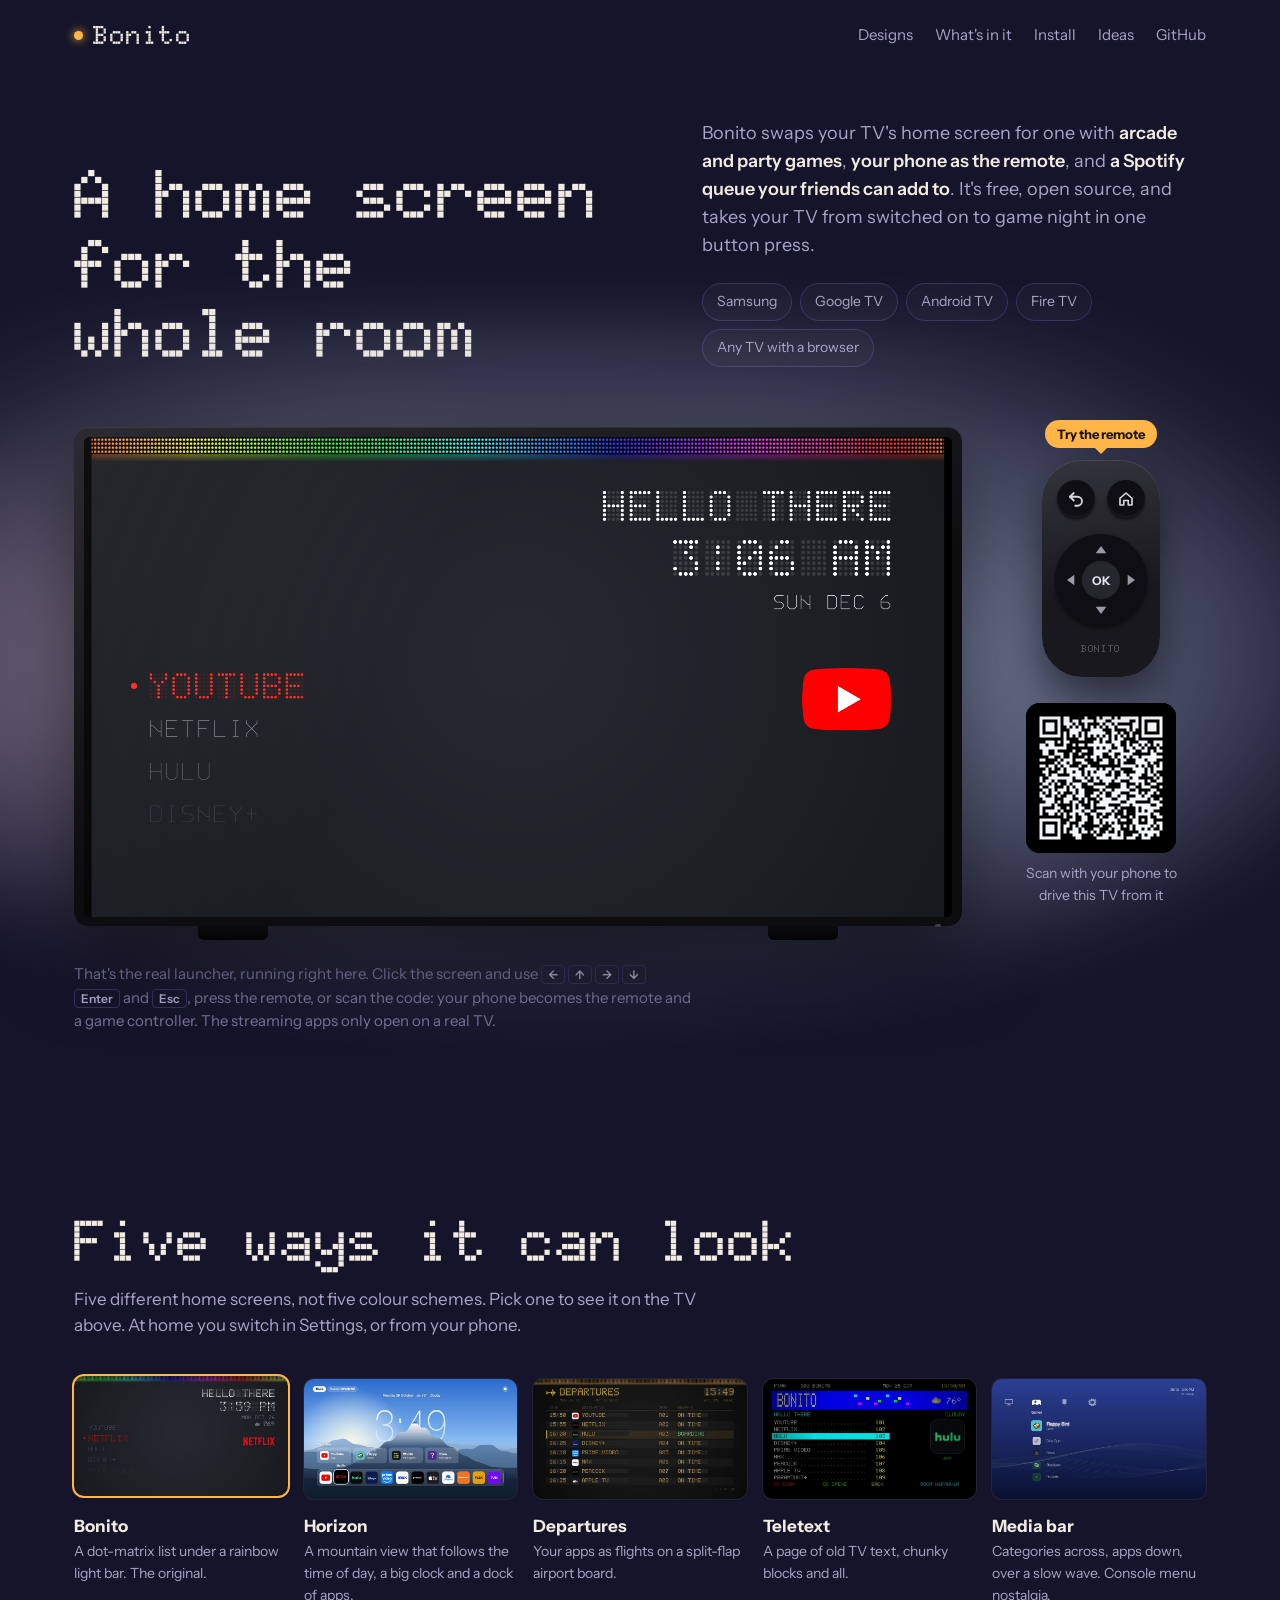
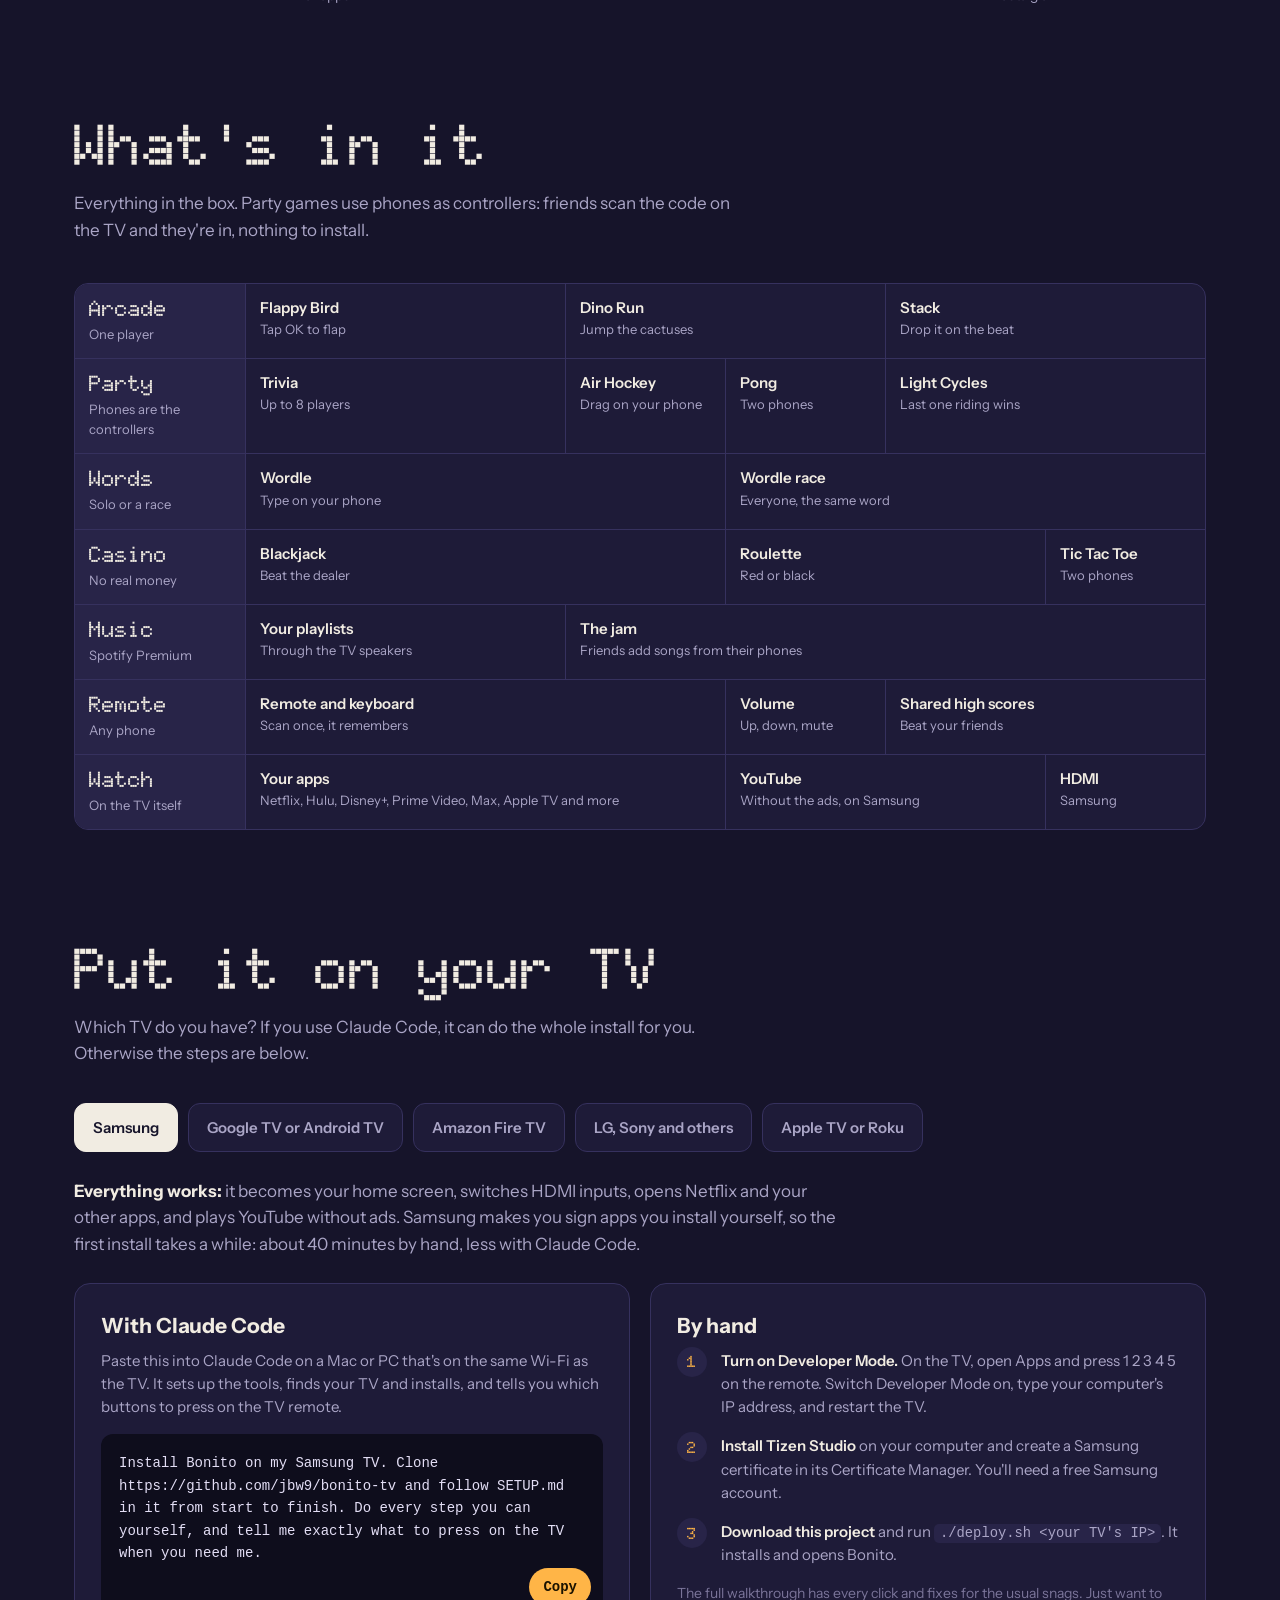
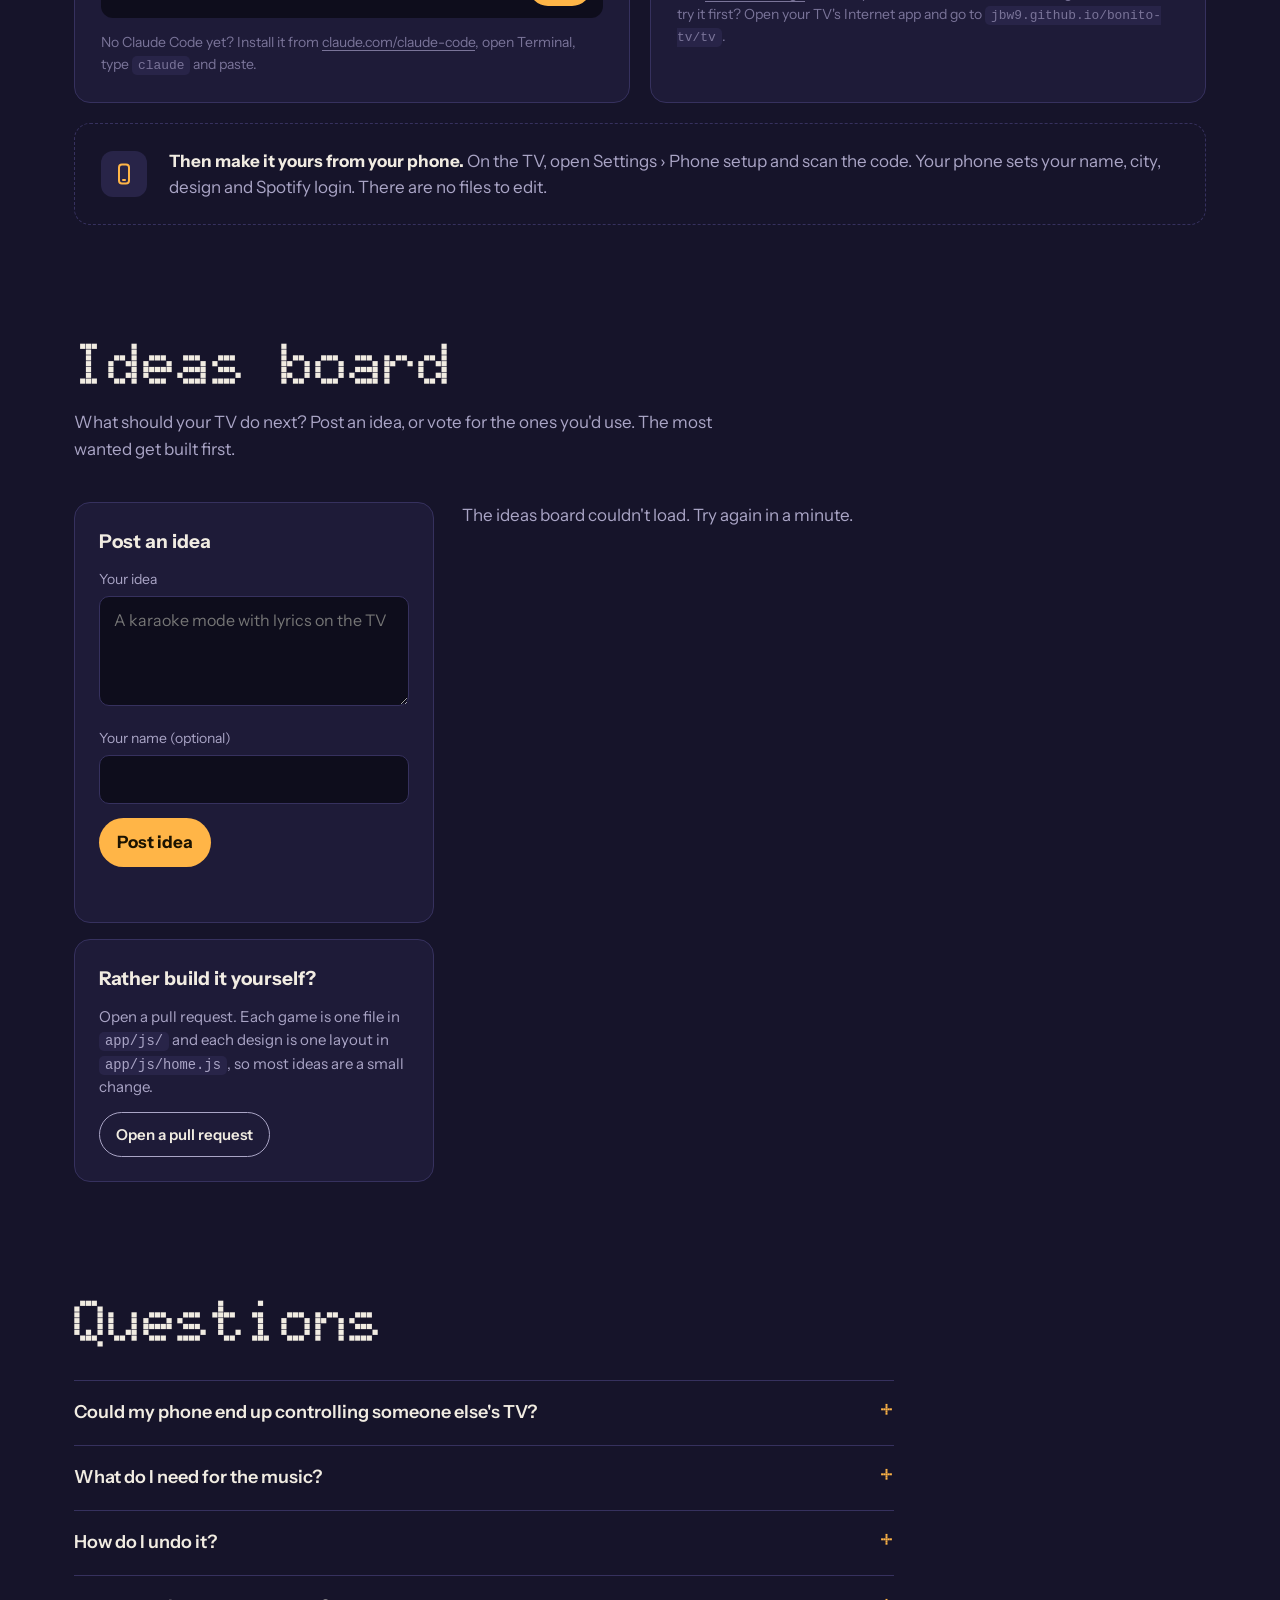
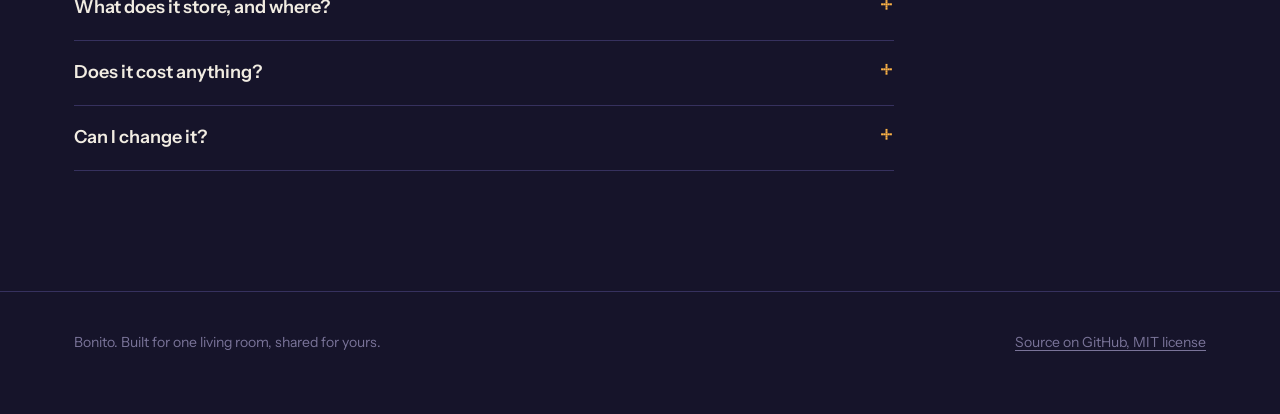
==== index.html @ a3d043b8 "Go public as Bonito: per-TV rooms, phone setup, five designs, website - Each TV gets a random room c" ====
<!DOCTYPE html>
<html lang="en">
<head>
  <meta charset="utf-8">
  <meta name="viewport" content="width=device-width, initial-scale=1, viewport-fit=cover">
  <title>Bonito</title>
  <meta name="description" content="A home screen for your TV with arcade and party games, your phone as the remote, and a Spotify queue friends can add to. Free and open source.">
  <meta name="theme-color" content="#16142a">
  <link rel="icon" href="app/icon.png">
  <link rel="preconnect" href="https://fonts.googleapis.com">
  <link rel="preconnect" href="https://fonts.gstatic.com" crossorigin>
  <link href="https://fonts.googleapis.com/css2?family=Doto:ROND,wght@100,600;100,800;100,900&family=Instrument+Sans:ital,wght@0,400..700;1,400..700&display=swap" rel="stylesheet">
  <style>
    :root {
      --night: #16142a;
      --night-2: #1e1b38;
      --night-3: #282448;
      --line: #36315e;
      --paper: #f1ece2;
      --mist: #aaa5c6;
      --dusk: #7a7499;
      --standby: #ffb547;
      --glow-l: #6d5cff;
      --glow-r: #ff5fb0;
      --glow-c: #3a3170;
      --dot: "Doto", ui-monospace, monospace;
      --sans: "Instrument Sans", -apple-system, BlinkMacSystemFont, "Segoe UI", sans-serif;
    }
    * { box-sizing: border-box; }
    html { scroll-behavior: smooth; }
    @media (prefers-reduced-motion: reduce) { html { scroll-behavior: auto; } }
    body {
      margin: 0; background: var(--night); color: var(--paper);
      font: 17px/1.55 var(--sans); -webkit-font-smoothing: antialiased; overflow-x: hidden;
    }
    a { color: inherit; text-underline-offset: 3px; }
    button { font: inherit; color: inherit; cursor: pointer; }
    :focus-visible { outline: 2px solid var(--standby); outline-offset: 3px; }
    code { font: 500 .92em ui-monospace, Menlo, monospace; background: var(--night-3); padding: 2px 6px; border-radius: 5px; word-break: break-word; }
    /* The wall's glow reaches past the page edges; this keeps phones from scrolling sideways. */
    main { overflow-x: clip; }
    .wrap { max-width: 1180px; margin: 0 auto; padding: 0 24px; }
    @media (max-width: 600px) { .wrap { padding: 0 16px; } }

    /* ---- header -------------------------------------------------------------- */
    header.top { display: flex; align-items: center; justify-content: space-between; gap: 16px; padding-top: 22px; padding-bottom: 22px; }
    .mark { font: 900 26px/1 var(--dot); letter-spacing: .02em; text-decoration: none; display: flex; align-items: center; gap: 10px; }
    .mark .led { width: 9px; height: 9px; border-radius: 50%; background: var(--standby); box-shadow: 0 0 10px var(--standby); }
    nav.links { display: flex; gap: 22px; font-size: 15px; }
    nav.links a { text-decoration: none; color: var(--mist); }
    nav.links a:hover { color: var(--paper); }
    @media (max-width: 720px) { nav.links a:not(.gh) { display: none; } }

    /* ---- hero ------------------------------------------------------------------ */
    .hero { padding-top: 28px; }
    .hero-head { display: grid; grid-template-columns: 1.15fr 1fr; gap: 48px; align-items: end; }
    @media (max-width: 900px) { .hero-head { grid-template-columns: 1fr; gap: 0; } }
    .hero h1 {
      margin: 0; font: 900 clamp(40px, 5.4vw, 74px)/1 var(--dot); letter-spacing: -.01em;
      text-wrap: balance;
    }
    .lede { max-width: 58ch; margin: 22px 0 0; font-size: 18px; color: var(--mist); }
    .lede strong { color: var(--paper); font-weight: 600; }
    .works { display: flex; flex-wrap: wrap; gap: 8px; margin: 24px 0 0; padding: 0; list-style: none; }
    .works a {
      display: block; padding: 7px 14px; border: 1px solid var(--line); border-radius: 999px; font-size: 14px;
      text-decoration: none; color: var(--mist); background: rgba(255,255,255,.02);
    }
    .works a:hover { color: var(--paper); border-color: var(--mist); }

    /* The living room: the TV on the wall, its light spilling onto the wall behind. */
    .room { position: relative; margin-top: 30px; padding: 30px 0 70px; isolation: isolate; }
    .room::before {
      content: ''; position: absolute; inset: -80px -30vw 0; z-index: -1; pointer-events: none;
      background:
        radial-gradient(40% 55% at 30% 45%, color-mix(in srgb, var(--glow-l) 55%, transparent), transparent 70%),
        radial-gradient(40% 55% at 62% 45%, color-mix(in srgb, var(--glow-r) 55%, transparent), transparent 70%),
        radial-gradient(60% 70% at 46% 40%, color-mix(in srgb, var(--glow-c) 60%, transparent), transparent 75%);
      filter: blur(30px); opacity: var(--light, 0); transition: opacity 1.4s ease, background 0.6s linear;
    }
    .room.on::before { --light: .9; }
    .stage { display: grid; grid-template-columns: minmax(0, 1fr) 210px; gap: 34px; align-items: center; }
    .tv { position: relative; }
    .bezel {
      position: relative; aspect-ratio: 16 / 9; padding: 1.1%; border-radius: 14px;
      background: linear-gradient(160deg, #2b2b31, #0d0d10 55%); box-shadow: 0 30px 80px rgba(0,0,0,.55), inset 0 1px 0 rgba(255,255,255,.08);
    }
    .glass { position: relative; width: 100%; height: 100%; border-radius: 6px; overflow: hidden; background: #050506; }
    .glass iframe { position: absolute; inset: 0; width: 100%; height: 100%; border: 0; display: block; opacity: 0; }
    .glass::after {
      content: ''; position: absolute; inset: 0; pointer-events: none; border-radius: 6px;
      background: linear-gradient(115deg, rgba(255,255,255,.06), transparent 40%);
    }
    /* Power-on: a bright line opens into the picture, once. */
    .room.on .glass iframe { animation: power 0.9s cubic-bezier(.2,.7,.2,1) forwards; }
    @keyframes power {
      0% { opacity: 1; transform: scale(1, .004); filter: brightness(6); }
      45% { opacity: 1; transform: scale(1, .004); filter: brightness(6); }
      100% { opacity: 1; transform: scale(1, 1); filter: brightness(1); }
    }
    @media (prefers-reduced-motion: reduce) { .room.on .glass iframe { animation: none; opacity: 1; } }
    .power-hint {
      position: absolute; inset: 0; display: grid; place-items: center; background: none; border: 0;
      color: var(--dusk); font: 700 15px var(--sans); transition: opacity .3s;
    }
    .room.on .power-hint { opacity: 0; pointer-events: none; }
    .feet { display: flex; justify-content: space-between; padding: 0 14%; }
    .feet i { width: 70px; height: 14px; border-radius: 0 0 6px 6px; background: linear-gradient(#141418, #050506); }
    .standby-led { position: absolute; right: 2.4%; bottom: -1px; width: 6px; height: 3px; border-radius: 2px; background: #ff3b30; box-shadow: 0 0 6px #ff3b30; transition: background .4s, box-shadow .4s; }
    .room.on .standby-led { background: #3d3d44; box-shadow: none; }
    .caption { margin: 22px 0 0; max-width: 62ch; font-size: 15px; color: var(--dusk); }
    .caption kbd { font: 600 12px var(--sans); padding: 1px 6px; border: 1px solid var(--line); border-radius: 4px; color: var(--mist); }

    /* The remote, and the phone code under it. */
    .side { display: flex; flex-direction: column; align-items: center; gap: 26px; }
    .remote {
      width: 118px; padding: 20px 14px 22px; border-radius: 40px; display: flex; flex-direction: column; align-items: center; gap: 16px;
      background: linear-gradient(170deg, #34343c, #18181d 60%); box-shadow: 0 18px 40px rgba(0,0,0,.5), inset 0 1px 0 rgba(255,255,255,.1);
    }
    .remote .row { display: flex; gap: 12px; }
    .key {
      border: 0; background: #0f0f13; color: #d8d8e0; border-radius: 50%; width: 38px; height: 38px; display: grid; place-items: center;
      box-shadow: inset 0 -2px 0 rgba(255,255,255,.04), 0 2px 3px rgba(0,0,0,.5);
    }
    .key:active { transform: translateY(1px); background: #1c1c22; }
    .key svg { width: 18px; height: 18px; }
    .dpad { position: relative; width: 92px; height: 92px; border-radius: 50%; background: #0f0f13; box-shadow: 0 2px 4px rgba(0,0,0,.5); }
    .dpad button { position: absolute; border: 0; background: none; color: #9a9aa6; display: grid; place-items: center; }
    .dpad button:hover { color: #fff; }
    .dpad .up, .dpad .down { left: 30px; width: 32px; height: 28px; }
    .dpad .up { top: 2px; } .dpad .down { bottom: 2px; }
    .dpad .left, .dpad .right { top: 30px; width: 28px; height: 32px; }
    .dpad .left { left: 2px; } .dpad .right { right: 2px; }
    .dpad .ok { left: 27px; top: 27px; width: 38px; height: 38px; border-radius: 50%; background: #26262d; color: #e4e4ec; font: 700 12px var(--sans); }
    /* Until the remote is first used: a label pointing at it and a pulsing OK. */
    .remote-wrap { position: relative; }
    .try {
      position: absolute; bottom: calc(100% + 12px); left: 50%; transform: translateX(-50%); white-space: nowrap;
      padding: 6px 12px; border-radius: 999px; background: var(--standby); color: #1b1300; font: 700 13px var(--sans);
      transition: opacity .4s; pointer-events: none;
    }
    .try::after { content: ''; position: absolute; top: 100%; left: 50%; margin-left: -6px; border: 6px solid transparent; border-top-color: var(--standby); }
    .remote-wrap.used .try { opacity: 0; }
    .remote-wrap:not(.used) .dpad .ok { animation: nudge 1.6s ease-out infinite; }
    @keyframes nudge {
      0% { box-shadow: 0 0 0 0 color-mix(in srgb, var(--standby) 80%, transparent); }
      100% { box-shadow: 0 0 0 16px transparent; }
    }
    @media (prefers-reduced-motion: reduce) { .remote-wrap:not(.used) .dpad .ok { animation: none; box-shadow: 0 0 0 2px var(--standby); } }
    .remote small { font: 800 10px var(--dot); letter-spacing: .06em; color: #6c6c78; }
    .phone { text-align: center; }
    .phone canvas { width: 150px; height: 150px; border-radius: 14px; display: block; margin: 0 auto 10px; background: #000; }
    .phone p { margin: 0; font-size: 14px; color: var(--mist); max-width: 20ch; }
    .phone a { display: none; }
    @media (max-width: 860px) {
      .stage { grid-template-columns: 1fr; gap: 28px; }
      .side { flex-direction: row; justify-content: center; align-items: center; }
      .remote { flex-direction: row; width: auto; border-radius: 30px; padding: 14px 18px; }
      .remote .row { flex-direction: column; }
      .remote small { display: none; }
    }
    @media (max-width: 600px) {
      .phone canvas, .phone p { display: none; }
      .phone a { display: inline-block; padding: 10px 16px; border-radius: 999px; background: var(--night-3); text-decoration: none; font-size: 14px; font-weight: 600; }
    }

    /* ---- sections ---------------------------------------------------------------- */
    section.block { padding-top: 110px; }
    .block h2 { margin: 0; font: 900 clamp(34px, 4.6vw, 58px)/1 var(--dot); letter-spacing: -.01em; }
    .block .intro { margin: 16px 0 0; max-width: 60ch; color: var(--mist); }

    /* Designs: each card is a screenshot of that design's home screen. */
    .designs { display: grid; grid-template-columns: repeat(5, 1fr); gap: 16px; margin-top: 40px; }
    @media (max-width: 1000px) { .designs { grid-template-columns: repeat(3, 1fr); } }
    @media (max-width: 640px) { .designs { grid-template-columns: repeat(2, 1fr); } }
    .design { text-align: left; border: 0; padding: 0; background: none; align-self: start; }
    .design img {
      display: block; width: 100%; height: auto; aspect-ratio: 16 / 9; border-radius: 10px; background: #000;
      box-shadow: 0 0 0 1px rgba(255,255,255,.06); transition: box-shadow .2s, transform .2s;
    }
    .design.on img { box-shadow: 0 0 0 2px var(--standby); transform: translateY(-3px); }
    .design h3 { margin: 14px 0 2px; font-size: 17px; font-weight: 700; }
    .design p { margin: 0; font-size: 14px; color: var(--mist); }

    /* What's in it: a channel list, one row per kind of thing. */
    .guide { margin-top: 40px; border: 1px solid var(--line); border-radius: 14px; overflow: hidden; background: var(--night-2); }
    .guide .ch { display: grid; grid-template-columns: 170px repeat(6, minmax(0, 1fr)); }
    .guide .ch + .ch { border-top: 1px solid var(--line); }
    .guide .name { padding: 14px; display: flex; flex-direction: column; justify-content: center; background: var(--night-3); }
    .guide .name b { font: 900 22px/1 var(--dot); }
    .guide .name span { font-size: 13px; color: var(--mist); margin-top: 4px; }
    .guide .show { padding: 12px 14px; border-left: 1px solid var(--line); min-width: 0; }
    .guide .show b { display: block; font-weight: 600; font-size: 15px; }
    .guide .show span { display: block; font-size: 13px; color: var(--mist); }
    @media (max-width: 860px) {
      .guide .ch { grid-template-columns: 1fr; }
      .guide .name { flex-direction: row; align-items: baseline; gap: 10px; }
      .guide .show { border-left: 0; border-top: 1px solid var(--line); grid-column: 1 / -1 !important; }
    }

    /* Install: pick your TV, then Claude Code or by hand. */
    .picker { display: flex; flex-wrap: wrap; gap: 10px; margin-top: 36px; }
    .picker button {
      padding: 12px 18px; border-radius: 12px; border: 1px solid var(--line); background: var(--night-2); font-weight: 600; font-size: 15px; color: var(--mist);
    }
    .picker button[aria-selected="true"] { color: var(--night); background: var(--paper); border-color: var(--paper); }
    .panel { margin-top: 26px; }
    .panel > p.gets { margin: 0 0 26px; max-width: 70ch; color: var(--mist); }
    .panel > p.gets b { color: var(--paper); }
    .lanes { display: grid; grid-template-columns: 1fr 1fr; gap: 20px; }
    @media (max-width: 860px) { .lanes { grid-template-columns: 1fr; } }
    .lane { padding: 26px; border-radius: 16px; background: var(--night-2); border: 1px solid var(--line); }
    .lane h3 { margin: 0 0 6px; font-size: 21px; }
    .lane > p { margin: 0 0 16px; color: var(--mist); font-size: 15px; }
    .prompt { position: relative; margin: 0 0 14px; padding: 18px 18px 54px; border-radius: 12px; background: #0e0d1c; font: 14px/1.6 ui-monospace, Menlo, monospace; white-space: pre-wrap; color: #e3def5; }
    .copy {
      position: absolute; right: 12px; bottom: 12px; padding: 8px 14px; border-radius: 999px; border: 0;
      background: var(--standby); color: #1b1300; font-weight: 700; font-size: 14px;
    }
    .lane .small { font-size: 14px; color: var(--dusk); margin: 0; }
    .steps { margin: 0; padding: 0; list-style: none; counter-reset: s; }
    .steps li { position: relative; padding: 0 0 16px 44px; counter-increment: s; }
    .steps li::before {
      content: counter(s); position: absolute; left: 0; top: -2px; width: 30px; height: 30px; border-radius: 50%;
      display: grid; place-items: center; background: var(--night-3); font: 900 16px var(--dot); color: var(--standby);
    }
    .steps li b { color: var(--paper); font-weight: 600; }
    .steps li { color: var(--mist); font-size: 15px; }
    .after { margin-top: 20px; padding: 24px 26px; border-radius: 16px; border: 1px dashed var(--line); display: flex; gap: 22px; align-items: center; }
    .after p { margin: 0; color: var(--mist); }
    .after p b { color: var(--paper); }
    .after .icon { flex: none; width: 46px; height: 46px; border-radius: 12px; display: grid; place-items: center; background: var(--night-3); color: var(--standby); }

    /* Ideas board: post on the left, the list on the right. */
    .ideas { display: grid; grid-template-columns: 360px minmax(0, 1fr); gap: 28px; margin-top: 40px; align-items: start; }
    @media (max-width: 860px) { .ideas { grid-template-columns: 1fr; } }
    .ideas form, .dev { padding: 24px; border-radius: 16px; background: var(--night-2); border: 1px solid var(--line); }
    .ideas form h3, .dev h3 { margin: 0 0 12px; font-size: 19px; }
    .ideas label { display: block; font-size: 14px; color: var(--mist); margin: 0 0 6px; }
    .ideas textarea, .ideas input {
      width: 100%; padding: 12px 14px; border-radius: 10px; border: 1px solid var(--line); background: #0e0d1c; color: var(--paper);
      font: 16px/1.45 var(--sans); margin: 0 0 14px;
    }
    .ideas textarea { min-height: 110px; resize: vertical; }
    .ideas form button { padding: 11px 18px; border-radius: 999px; border: 0; background: var(--standby); color: #1b1300; font-weight: 700; }
    .ideas form button:disabled { opacity: .5; cursor: default; }
    .ideas .note { margin: 10px 0 0; font-size: 14px; color: var(--dusk); min-height: 1.5em; }
    .dev { margin-top: 16px; }
    .dev p { margin: 0 0 14px; color: var(--mist); font-size: 15px; }
    .dev a.pr { display: inline-block; padding: 10px 16px; border-radius: 999px; border: 1px solid var(--mist); text-decoration: none; font-weight: 600; font-size: 15px; }
    .idea-list { list-style: none; margin: 0; padding: 0; }
    .idea { display: grid; grid-template-columns: 58px minmax(0, 1fr); gap: 16px; padding: 18px 0; border-top: 1px solid var(--line); }
    .idea:last-child { border-bottom: 1px solid var(--line); }
    .vote {
      height: 58px; border-radius: 12px; border: 1px solid var(--line); background: var(--night-2); color: var(--mist);
      display: flex; flex-direction: column; align-items: center; justify-content: center; gap: 2px;
    }
    .vote b { font: 900 20px/1 var(--dot); color: var(--paper); }
    .vote[aria-pressed="true"] { border-color: var(--standby); color: var(--standby); }
    .vote:disabled { cursor: default; }
    .idea p { margin: 0; overflow-wrap: anywhere; }
    .idea small { display: block; margin-top: 4px; color: var(--dusk); font-size: 13px; }
    .empty { color: var(--mist); }

    /* Questions. */
    .faq { margin-top: 30px; max-width: 820px; }
    .faq details { border-top: 1px solid var(--line); padding: 18px 0; }
    .faq details:last-child { border-bottom: 1px solid var(--line); }
    .faq summary { cursor: pointer; font-weight: 600; font-size: 18px; list-style: none; display: flex; justify-content: space-between; gap: 16px; }
    .faq summary::-webkit-details-marker { display: none; }
    .faq summary::after { content: '+'; font: 900 22px/1 var(--dot); color: var(--standby); }
    .faq details[open] summary::after { content: '–'; }
    .faq details p { margin: 12px 0 0; color: var(--mist); max-width: 68ch; }

    footer { margin-top: 120px; padding: 40px 0 60px; border-top: 1px solid var(--line); color: var(--dusk); font-size: 14px; }
    footer .wrap { display: flex; justify-content: space-between; gap: 20px; flex-wrap: wrap; }
  </style>
</head>
<body>
  <header class="wrap top">
    <a class="mark" href="#"><span class="led"></span>Bonito</a>
    <nav class="links">
      <a href="#designs">Designs</a>
      <a href="#guide">What's in it</a>
      <a href="#install">Install</a>
      <a href="#ideas">Ideas</a>
      <a class="gh" href="https://github.com/jbw9/bonito-tv">GitHub</a>
    </nav>
  </header>

  <main>
    <div class="wrap hero">
      <div class="hero-head">
        <h1>A home screen for the whole room</h1>
        <div>
          <p class="lede">Bonito swaps your TV's home screen for one with <strong>arcade and party games</strong>, <strong>your phone as the remote</strong>, and <strong>a Spotify queue your friends can add to</strong>. It's free, open source, and takes your TV from switched on to game night in one button press.</p>
          <ul class="works" aria-label="Works on">
            <li><a href="#install" data-tv="samsung">Samsung</a></li>
            <li><a href="#install" data-tv="google">Google TV</a></li>
            <li><a href="#install" data-tv="google">Android TV</a></li>
            <li><a href="#install" data-tv="fire">Fire TV</a></li>
            <li><a href="#install" data-tv="browser">Any TV with a browser</a></li>
          </ul>
        </div>
      </div>

      <div class="room" id="room">
        <div class="stage">
          <div class="tv">
            <div class="bezel">
              <div class="glass">
                <iframe id="screen" title="Bonito, running live" tabindex="0"></iframe>
                <button class="power-hint" id="power">Press to switch on</button>
              </div>
              <i class="standby-led"></i>
            </div>
            <div class="feet"><i></i><i></i></div>
          </div>
          <div class="side">
            <div class="remote-wrap" id="remote-wrap">
            <span class="try">Try the remote</span>
            <div class="remote" aria-label="Remote control">
              <div class="row">
                <button class="key" data-key="back" aria-label="Back"><svg viewBox="0 0 24 24" fill="none" stroke="currentColor" stroke-width="2.4" stroke-linecap="round" stroke-linejoin="round"><path d="M9 14 4 9l5-5"/><path d="M4 9h10a6 6 0 0 1 0 12h-3"/></svg></button>
                <button class="key" data-home aria-label="Home"><svg viewBox="0 0 24 24" fill="none" stroke="currentColor" stroke-width="2.2" stroke-linejoin="round"><path d="M4 11 12 4l8 7v9h-5v-6H9v6H4z"/></svg></button>
              </div>
              <div class="dpad">
                <button class="up" data-key="up" aria-label="Up"><svg width="16" height="16" viewBox="0 0 24 24" fill="currentColor"><path d="M12 6 20 17H4z"/></svg></button>
                <button class="left" data-key="left" aria-label="Left"><svg width="16" height="16" viewBox="0 0 24 24" fill="currentColor"><path d="M6 12 17 4v16z"/></svg></button>
                <button class="ok" data-key="ok" aria-label="OK">OK</button>
                <button class="right" data-key="right" aria-label="Right"><svg width="16" height="16" viewBox="0 0 24 24" fill="currentColor"><path d="M18 12 7 20V4z"/></svg></button>
                <button class="down" data-key="down" aria-label="Down"><svg width="16" height="16" viewBox="0 0 24 24" fill="currentColor"><path d="M12 18 4 7h16z"/></svg></button>
              </div>
              <small>BONITO</small>
            </div>
            </div>
            <div class="phone">
              <canvas id="qr" width="300" height="300" aria-label="QR code to use your phone as the remote"></canvas>
              <p>Scan with your phone to drive this TV from it</p>
              <a id="phone-link" href="jam/">Use this phone as the remote</a>
            </div>
          </div>
        </div>
        <p class="caption">That's the real launcher, running right here. Click the screen and use <kbd>←</kbd> <kbd>↑</kbd> <kbd>→</kbd> <kbd>↓</kbd> <kbd>Enter</kbd> and <kbd>Esc</kbd>, press the remote, or scan the code: your phone becomes the remote and a game controller. The streaming apps only open on a real TV.</p>
      </div>
    </div>

    <section class="block wrap" id="designs">
      <h2>Five ways it can look</h2>
      <p class="intro">Five different home screens, not five colour schemes. Pick one to see it on the TV above. At home you switch in Settings, or from your phone.</p>
      <div class="designs" id="design-list"></div>
    </section>

    <section class="block wrap" id="guide">
      <h2>What's in it</h2>
      <p class="intro">Everything in the box. Party games use phones as controllers: friends scan the code on the TV and they're in, nothing to install.</p>
      <div class="guide" id="epg"></div>
    </section>

    <section class="block wrap" id="install">
      <h2>Put it on your TV</h2>
      <p class="intro">Which TV do you have? If you use Claude Code, it can do the whole install for you. Otherwise the steps are below.</p>
      <div class="picker" role="tablist" aria-label="Your TV">
        <button role="tab" data-tv="samsung" aria-selected="true">Samsung</button>
        <button role="tab" data-tv="google" aria-selected="false">Google TV or Android TV</button>
        <button role="tab" data-tv="fire" aria-selected="false">Amazon Fire TV</button>
        <button role="tab" data-tv="browser" aria-selected="false">LG, Sony and others</button>
        <button role="tab" data-tv="none" aria-selected="false">Apple TV or Roku</button>
      </div>

      <div class="panel" role="tabpanel" data-tv="samsung">
        <p class="gets"><b>Everything works:</b> it becomes your home screen, switches HDMI inputs, opens Netflix and your other apps, and plays YouTube without ads. Samsung makes you sign apps you install yourself, so the first install takes a while: about 40 minutes by hand, less with Claude Code.</p>
        <div class="lanes">
          <div class="lane">
            <h3>With Claude Code</h3>
            <p>Paste this into Claude Code on a Mac or PC that's on the same Wi-Fi as the TV. It sets up the tools, finds your TV and installs, and tells you which buttons to press on the TV remote.</p>
            <pre class="prompt">Install Bonito on my Samsung TV. Clone https://github.com/jbw9/bonito-tv and follow SETUP.md in it from start to finish. Do every step you can yourself, and tell me exactly what to press on the TV when you need me.<button class="copy">Copy</button></pre>
            <p class="small">No Claude Code yet? Install it from <a href="https://claude.com/claude-code">claude.com/claude-code</a>, open Terminal, type <code>claude</code> and paste.</p>
          </div>
          <div class="lane">
            <h3>By hand</h3>
            <ol class="steps">
              <li><b>Turn on Developer Mode.</b> On the TV, open Apps and press 1 2 3 4 5 on the remote. Switch Developer Mode on, type your computer's IP address, and restart the TV.</li>
              <li><b>Install Tizen Studio</b> on your computer and create a Samsung certificate in its Certificate Manager. You'll need a free Samsung account.</li>
              <li><b>Download this project</b> and run <code>./deploy.sh &lt;your TV's IP&gt;</code>. It installs and opens Bonito.</li>
            </ol>
            <p class="small">The <a href="https://github.com/jbw9/bonito-tv#readme">full walkthrough</a> has every click and fixes for the usual snags. Just want to try it first? Open your TV's Internet app and go to <code>jbw9.github.io/bonito-tv/tv</code>.</p>
          </div>
        </div>
      </div>

      <div class="panel" role="tabpanel" data-tv="google" hidden>
        <p class="gets"><b>Nearly everything works:</b> games, phone remote, music and opening your other apps. HDMI switching is Samsung only. Works on Google TV Streamer, Chromecast with Google TV, Nvidia Shield, Sony and TCL Google TVs, and other Android TVs.</p>
        <div class="lanes">
          <div class="lane">
            <h3>With Claude Code</h3>
            <p>Claude installs the app over your Wi-Fi. You'll switch on a developer setting on the TV, and Claude tells you where it is.</p>
            <pre class="prompt">Install Bonito on my Google TV / Android TV. Clone https://github.com/jbw9/bonito-tv and follow SETUP.md in it from start to finish. Do every step you can yourself, and tell me exactly what to press on the TV when you need me.<button class="copy">Copy</button></pre>
            <p class="small">No Claude Code yet? Install it from <a href="https://claude.com/claude-code">claude.com/claude-code</a>, open Terminal, type <code>claude</code> and paste.</p>
          </div>
          <div class="lane">
            <h3>By hand, on the TV alone</h3>
            <ol class="steps">
              <li><b>Unlock developer options.</b> Go to Settings › System › About and press <i>Android TV OS build</i> seven times.</li>
              <li><b>Get Downloader.</b> Install the free Downloader app from Google Play, then allow it under Settings › Apps › Security &amp; restrictions › Unknown sources.</li>
              <li><b>Download Bonito.</b> In Downloader, type <code>jbw9.github.io/bonito-tv/bonito.apk</code> and press Install.</li>
              <li><b>Open it</b> from your apps. Long-press it to move it to the front of the row.</li>
            </ol>
          </div>
        </div>
      </div>

      <div class="panel" role="tabpanel" data-tv="fire" hidden>
        <p class="gets"><b>Nearly everything works:</b> games, phone remote, music and opening your other apps. HDMI switching is Samsung only. Works on Fire TV Sticks, Fire TV Cube and Fire TV smart TVs.</p>
        <div class="lanes">
          <div class="lane">
            <h3>With Claude Code</h3>
            <p>Claude installs the app over your Wi-Fi once you switch on ADB debugging, and tells you where to find it.</p>
            <pre class="prompt">Install Bonito on my Amazon Fire TV. Clone https://github.com/jbw9/bonito-tv and follow SETUP.md in it from start to finish. Do every step you can yourself, and tell me exactly what to press on the TV when you need me.<button class="copy">Copy</button></pre>
            <p class="small">No Claude Code yet? Install it from <a href="https://claude.com/claude-code">claude.com/claude-code</a>, open Terminal, type <code>claude</code> and paste.</p>
          </div>
          <div class="lane">
            <h3>By hand, on the TV alone</h3>
            <ol class="steps">
              <li><b>Unlock developer options.</b> Go to Settings › My Fire TV › About and press your device's name seven times.</li>
              <li><b>Get Downloader.</b> Install Downloader from the Appstore, then turn it on under Settings › My Fire TV › Developer options › Install unknown apps.</li>
              <li><b>Download Bonito.</b> In Downloader, type <code>jbw9.github.io/bonito-tv/bonito.apk</code> and press Install.</li>
              <li><b>Open it</b> from Your Apps &amp; Channels.</li>
            </ol>
          </div>
        </div>
      </div>

      <div class="panel" role="tabpanel" data-tv="browser" hidden>
        <p class="gets"><b>The games, phone remote, leaderboards and the music jam work</b> in your TV's own web browser. Nothing to install. It can't open other apps or switch inputs from there. This works on LG, Samsung, Philips and any other TV with a browser, and on a laptop plugged in with HDMI.</p>
        <div class="lanes">
          <div class="lane">
            <h3>On the TV</h3>
            <ol class="steps">
              <li><b>Open the TV's web browser.</b> On LG it's called Web Browser, on Samsung Internet.</li>
              <li><b>Go to</b> <code>jbw9.github.io/bonito-tv/tv</code> and bookmark it.</li>
              <li><b>Scan the code</b> under Connect Phone with your phone, and you have a remote with a keyboard.</li>
            </ol>
          </div>
          <div class="lane">
            <h3>On a computer plugged into the TV</h3>
            <ol class="steps">
              <li><b>Plug in with HDMI</b> and open <code>jbw9.github.io/bonito-tv/tv</code> in Chrome.</li>
              <li><b>Go full screen</b> with F11, or Control-Command-F on a Mac.</li>
              <li><b>Put the laptop away.</b> Your phone does the rest.</li>
            </ol>
          </div>
        </div>
      </div>

      <div class="panel" role="tabpanel" data-tv="none" hidden>
        <p class="gets"><b>Apple TV and Roku don't allow apps like this,</b> and neither has a web browser. The easiest way in is a Google TV Streamer or Chromecast with Google TV plugged into a spare HDMI port, which runs everything. Or plug in any laptop and follow the browser steps.</p>
      </div>

      <div class="after">
        <div class="icon"><svg width="24" height="24" viewBox="0 0 24 24" fill="none" stroke="currentColor" stroke-width="2" stroke-linecap="round"><rect x="7" y="2.5" width="10" height="19" rx="3"/><path d="M11 18h2"/></svg></div>
        <p><b>Then make it yours from your phone.</b> On the TV, open Settings › Phone setup and scan the code. Your phone sets your name, city, design and Spotify login. There are no files to edit.</p>
      </div>
    </section>

    <section class="block wrap" id="ideas">
      <h2>Ideas board</h2>
      <p class="intro">What should your TV do next? Post an idea, or vote for the ones you'd use. The most wanted get built first.</p>
      <div class="ideas">
        <div>
          <form id="idea-form">
            <h3>Post an idea</h3>
            <label for="idea-text">Your idea</label>
            <textarea id="idea-text" maxlength="280" required minlength="3" placeholder="A karaoke mode with lyrics on the TV"></textarea>
            <label for="idea-name">Your name (optional)</label>
            <input id="idea-name" maxlength="40" autocomplete="nickname">
            <button type="submit">Post idea</button>
            <p class="note" id="idea-note" role="status"></p>
          </form>
          <div class="dev">
            <h3>Rather build it yourself?</h3>
            <p>Open a pull request. Each game is one file in <code>app/js/</code> and each design is one layout in <code>app/js/home.js</code>, so most ideas are a small change.</p>
            <a class="pr" href="https://github.com/jbw9/bonito-tv/pulls">Open a pull request</a>
          </div>
        </div>
        <ul class="idea-list" id="idea-list" aria-live="polite"><li class="empty">Loading ideas…</li></ul>
      </div>
    </section>

    <section class="block wrap" id="questions">
      <h2>Questions</h2>
      <div class="faq">
        <details>
          <summary>Could my phone end up controlling someone else's TV?</summary>
          <p>No. Each TV makes up its own random room code the first time it starts, and a phone only joins the room in the QR code it scanned. The code is the only way to find a TV, and the songs and requests in a room can only be seen by phones that know it.</p>
        </details>
        <details>
          <summary>What do I need for the music?</summary>
          <p>Spotify Premium. Spotify only lets home-made apps like this play music if you register your own free developer app. It takes about two minutes, and the phone setup page walks you through it. Your login is stored on your TV, nowhere else.</p>
        </details>
        <details>
          <summary>How do I undo it?</summary>
          <p>Uninstall it like any other app. On Samsung, highlight it in Apps and choose Delete, and turn Developer Mode off if you like. On Google TV, Android TV and Fire TV, uninstall it from Settings › Apps. Nothing else on the TV is changed.</p>
        </details>
        <details>
          <summary>What does it store, and where?</summary>
          <p>High scores with the name you type, and the songs friends request, in a shared database. Requests are deleted after a day. Your settings and Spotify login stay on the TV.</p>
        </details>
        <details>
          <summary>Does it cost anything?</summary>
          <p>No. It's free and open source under the MIT license. No ads, no account.</p>
        </details>
        <details>
          <summary>Can I change it?</summary>
          <p>Please do. Fork it on GitHub, and if it's something others would like, send a pull request. The designs live in <code>app/js/home.js</code>, each game is one file in <code>app/js/</code>, and you can add your own apps to the home screen in <code>app/config.local.js</code>.</p>
        </details>
      </div>
    </section>
  </main>

  <footer>
    <div class="wrap">
      <span>Bonito. Built for one living room, shared for yours.</span>
      <a href="https://github.com/jbw9/bonito-tv">Source on GitHub, MIT license</a>
    </div>
  </footer>

  <script src="app/config.js"></script>
  <script src="app/js/qr.js"></script>
  <script>
    const $ = id => document.getElementById(id);
    const tv = $('screen'), room = $('room');

    // ---- the demo TV ------------------------------------------------------------
    // It switches on once it's in view, with the power-on animation, and stays on.
    function powerOn() {
      if (room.classList.contains('on')) return;
      tv.src = 'app/?demo';
      tv.onload = () => room.classList.add('on');
    }
    $('power').onclick = powerOn;
    new IntersectionObserver((entries, obs) => {
      if (entries[0].isIntersecting) { powerOn(); obs.disconnect(); }
    }, { threshold: 0.15 }).observe(tv);

    function send(msg) {
      if (tv.contentWindow) tv.contentWindow.postMessage(msg, location.origin);
    }
    document.querySelectorAll('[data-key]').forEach(b => { b.onclick = () => send({ key: b.dataset.key }); });
    document.querySelector('[data-home]').onclick = () => send({ home: true });
    $('remote-wrap').addEventListener('click', () => {
      powerOn();
      $('remote-wrap').classList.add('used');
    });

    // The TV says which room it's in; the code takes a phone there.
    window.addEventListener('message', e => {
      if (e.source !== tv.contentWindow || !e.data || !e.data.room) return;
      const url = new URL('jam/?room=' + e.data.room + '#remote', location.href).href;
      $('phone-link').href = url;
      const m = qrMatrix(url), n = m.length, quiet = 2, c = $('qr'), g = c.getContext('2d');
      const cell = Math.floor(c.width / (n + quiet * 2)), off = Math.floor((c.width - cell * n) / 2);
      g.fillStyle = '#000';
      g.fillRect(0, 0, c.width, c.height);
      g.fillStyle = '#f4f6f8';
      m.forEach((row, y) => row.forEach((dark, x) => { if (dark) g.fillRect(off + x * cell, off + y * cell, cell, cell); }));
    });

    // Bias lighting: the wall takes the colours at the left, middle and right of the picture.
    const probe = document.createElement('canvas');
    probe.width = 3;
    probe.height = 1;
    const pg = probe.getContext('2d', { willReadFrequently: true });
    function boost(r, g, b) {
      const max = Math.max(r, g, b, 1), k = Math.min(6, 220 / max);
      return 'rgb(' + [r, g, b].map(v => Math.round(Math.min(255, v * k))).join(',') + ')';
    }
    setInterval(() => {
      if (!room.classList.contains('on') || document.hidden) return;
      try {
        const screen = tv.contentDocument.getElementById('screen');
        pg.drawImage(screen, 0, 0, 3, 1);
        const d = pg.getImageData(0, 0, 3, 1).data;
        room.style.setProperty('--glow-l', boost(d[0], d[1], d[2]));
        room.style.setProperty('--glow-c', boost(d[4], d[5], d[6]));
        room.style.setProperty('--glow-r', boost(d[8], d[9], d[10]));
      } catch (e) {}
    }, 400);

    // ---- designs --------------------------------------------------------------------
    // The layouts in app/js/home.js; img/designs/ has a screenshot of each.
    const DESIGNS = [
      { key: 'bonito', name: 'Bonito', about: 'A dot-matrix list under a rainbow light bar. The original.' },
      { key: 'horizon', name: 'Horizon', about: 'A mountain view that follows the time of day, a big clock and a dock of apps.' },
      { key: 'departures', name: 'Departures', about: 'Your apps as flights on a split-flap airport board.' },
      { key: 'teletext', name: 'Teletext', about: 'A page of old TV text, chunky blocks and all.' },
      { key: 'mediabar', name: 'Media bar', about: 'Categories across, apps down, over a slow wave. Console menu nostalgia.' },
    ];
    let picked = 'bonito';
    function renderDesigns() {
      $('design-list').textContent = '';
      DESIGNS.forEach(d => {
        const b = document.createElement('button');
        b.className = 'design' + (d.key === picked ? ' on' : '');
        b.dataset.design = d.key;
        b.setAttribute('aria-pressed', d.key === picked);
        b.innerHTML = '<img alt="" loading="lazy" width="800" height="450"><h3></h3><p></p>';
        b.querySelector('img').src = 'img/designs/' + d.key + '.jpg';
        b.querySelector('h3').textContent = d.name;
        b.querySelector('p').textContent = d.about;
        b.onclick = () => {
          picked = d.key;
          powerOn();
          send({ design: d.key });
          renderDesigns();
          room.scrollIntoView({ block: 'center' });
        };
        $('design-list').append(b);
      });
    }
    renderDesigns();

    // ---- what's in it --------------------------------------------------------------
    // Channels with their shows; `span` is how many of the six columns a show takes.
    const CHANNELS = [
      ['Arcade', 'One player', [['Flappy Bird', 'Tap OK to flap', 2], ['Dino Run', 'Jump the cactuses', 2], ['Stack', 'Drop it on the beat', 2]]],
      ['Party', 'Phones are the controllers', [['Trivia', 'Up to 8 players', 2], ['Air Hockey', 'Drag on your phone', 1], ['Pong', 'Two phones', 1], ['Light Cycles', 'Last one riding wins', 2]]],
      ['Words', 'Solo or a race', [['Wordle', 'Type on your phone', 3], ['Wordle race', 'Everyone, the same word', 3]]],
      ['Casino', 'No real money', [['Blackjack', 'Beat the dealer', 3], ['Roulette', 'Red or black', 2], ['Tic Tac Toe', 'Two phones', 1]]],
      ['Music', 'Spotify Premium', [['Your playlists', 'Through the TV speakers', 2], ['The jam', 'Friends add songs from their phones', 4]]],
      ['Remote', 'Any phone', [['Remote and keyboard', 'Scan once, it remembers', 3], ['Volume', 'Up, down, mute', 1], ['Shared high scores', 'Beat your friends', 2]]],
      ['Watch', 'On the TV itself', [['Your apps', 'Netflix, Hulu, Disney+, Prime Video, Max, Apple TV and more', 3], ['YouTube', 'Without the ads, on Samsung', 2], ['HDMI', 'Samsung', 1]]],
    ];
    CHANNELS.forEach(([name, sub, shows]) => {
      const row = document.createElement('div');
      row.className = 'ch';
      row.innerHTML = '<div class="name"><b></b><span></span></div>';
      row.querySelector('b').textContent = name;
      row.querySelector('span').textContent = sub;
      shows.forEach(([title, about, span]) => {
        const s = document.createElement('div');
        s.className = 'show';
        s.style.gridColumn = 'span ' + span;
        s.innerHTML = '<b></b><span></span>';
        s.querySelector('b').textContent = title;
        s.querySelector('span').textContent = about;
        row.append(s);
      });
      $('epg').append(row);
    });

    // ---- ideas board ----------------------------------------------------------------
    // The `ideas` table in supabase.sql. Votes are remembered in this browser so a click
    // counts once; the database only lets them go up by one.
    const DB = CONFIG.supabaseUrl + '/rest/v1/';
    const HEADERS = { apikey: CONFIG.supabaseKey, Authorization: 'Bearer ' + CONFIG.supabaseKey, 'Content-Type': 'application/json' };
    let voted = [];
    try { voted = JSON.parse(localStorage.getItem('voted') || '[]'); } catch (e) {}

    function ago(when) {
      const m = Math.round((Date.now() - new Date(when)) / 60e3);
      if (m < 60) return m < 2 ? 'just now' : m + ' minutes ago';
      const h = Math.round(m / 60);
      if (h < 24) return h === 1 ? 'an hour ago' : h + ' hours ago';
      const d = Math.round(h / 24);
      return d === 1 ? 'yesterday' : d + ' days ago';
    }

    function showIdeas(ideas) {
      const list = $('idea-list');
      list.textContent = '';
      if (!ideas.length) {
        list.innerHTML = '<li class="empty">No ideas yet. Yours could be the first.</li>';
        return;
      }
      ideas.forEach(idea => {
        const li = document.createElement('li');
        li.className = 'idea';
        li.innerHTML = '<button class="vote"><b></b><span>votes</span></button><div><p></p><small></small></div>';
        const v = li.querySelector('.vote'), mine = voted.indexOf(idea.id) >= 0;
        v.querySelector('b').textContent = idea.votes;
        v.querySelector('span').textContent = idea.votes === 1 ? 'vote' : 'votes';
        v.setAttribute('aria-pressed', mine);
        v.setAttribute('aria-label', mine ? 'You voted for this' : 'Vote for this idea');
        v.disabled = mine;
        v.onclick = () => vote(idea, v);
        li.querySelector('p').textContent = idea.text;
        li.querySelector('small').textContent = (idea.name ? idea.name + ', ' : '') + ago(idea.created_at);
        list.append(li);
      });
    }

    function loadIdeas() {
      fetch(DB + 'ideas?select=id,text,name,votes,created_at&order=votes.desc,created_at.desc&limit=60', { headers: HEADERS })
        .then(r => r.ok ? r.json() : Promise.reject(r.status))
        .then(showIdeas)
        .catch(() => { $('idea-list').innerHTML = '<li class="empty">The ideas board couldn\'t load. Try again in a minute.</li>'; });
    }

    function vote(idea, button) {
      button.disabled = true;
      fetch(DB + 'rpc/vote_idea', { method: 'POST', headers: HEADERS, body: JSON.stringify({ idea: idea.id }) })
        .then(r => r.ok ? r.json() : Promise.reject(r.status))
        .then(votes => {
          voted.push(idea.id);
          try { localStorage.setItem('voted', JSON.stringify(voted)); } catch (e) {}
          idea.votes = votes;
          button.querySelector('b').textContent = votes;
          button.querySelector('span').textContent = votes === 1 ? 'vote' : 'votes';
          button.setAttribute('aria-pressed', true);
          button.setAttribute('aria-label', 'You voted for this');
        })
        .catch(() => { button.disabled = false; });
    }

    $('idea-form').onsubmit = e => {
      e.preventDefault();
      const text = $('idea-text').value.trim(), name = $('idea-name').value.trim();
      const button = e.target.querySelector('button');
      button.disabled = true;
      $('idea-note').textContent = 'Posting…';
      fetch(DB + 'ideas', { method: 'POST', headers: Object.assign({ Prefer: 'return=minimal' }, HEADERS), body: JSON.stringify({ text, name: name || null }) })
        .then(r => r.ok ? null : Promise.reject(r.status))
        .then(() => {
          $('idea-text').value = '';
          $('idea-note').textContent = 'Posted. Thanks!';
          loadIdeas();
        })
        .catch(() => { $('idea-note').textContent = 'Couldn\'t post that. Check it\'s 3 to 280 characters and try again.'; })
        .then(() => { button.disabled = false; });
    };
    loadIdeas();

    // ---- install ------------------------------------------------------------------
    function pickTv(key) {
      document.querySelectorAll('.picker button').forEach(b => b.setAttribute('aria-selected', b.dataset.tv === key));
      document.querySelectorAll('.panel').forEach(p => { p.hidden = p.dataset.tv !== key; });
    }
    document.querySelectorAll('.picker button').forEach(b => { b.onclick = () => pickTv(b.dataset.tv); });
    document.querySelectorAll('.works a').forEach(a => { a.addEventListener('click', () => pickTv(a.dataset.tv)); });
    document.querySelectorAll('.copy').forEach(b => {
      b.onclick = () => {
        const text = b.parentNode.firstChild.textContent.trim();
        navigator.clipboard.writeText(text).then(() => {
          b.textContent = 'Copied';
          setTimeout(() => { b.textContent = 'Copy'; }, 1800);
        });
      };
    });
    // Best guess from the browser, for people opening this on the TV itself.
    const ua = navigator.userAgent;
    if (/AFT|Silk/.test(ua)) pickTv('fire');
    else if (/Android/.test(ua) && /TV|AFT|BRAVIA|GoogleTV/i.test(ua)) pickTv('google');
    else if (/Web0S|webOS|NetCast/.test(ua)) pickTv('browser');
  </script>
</body>
</html>
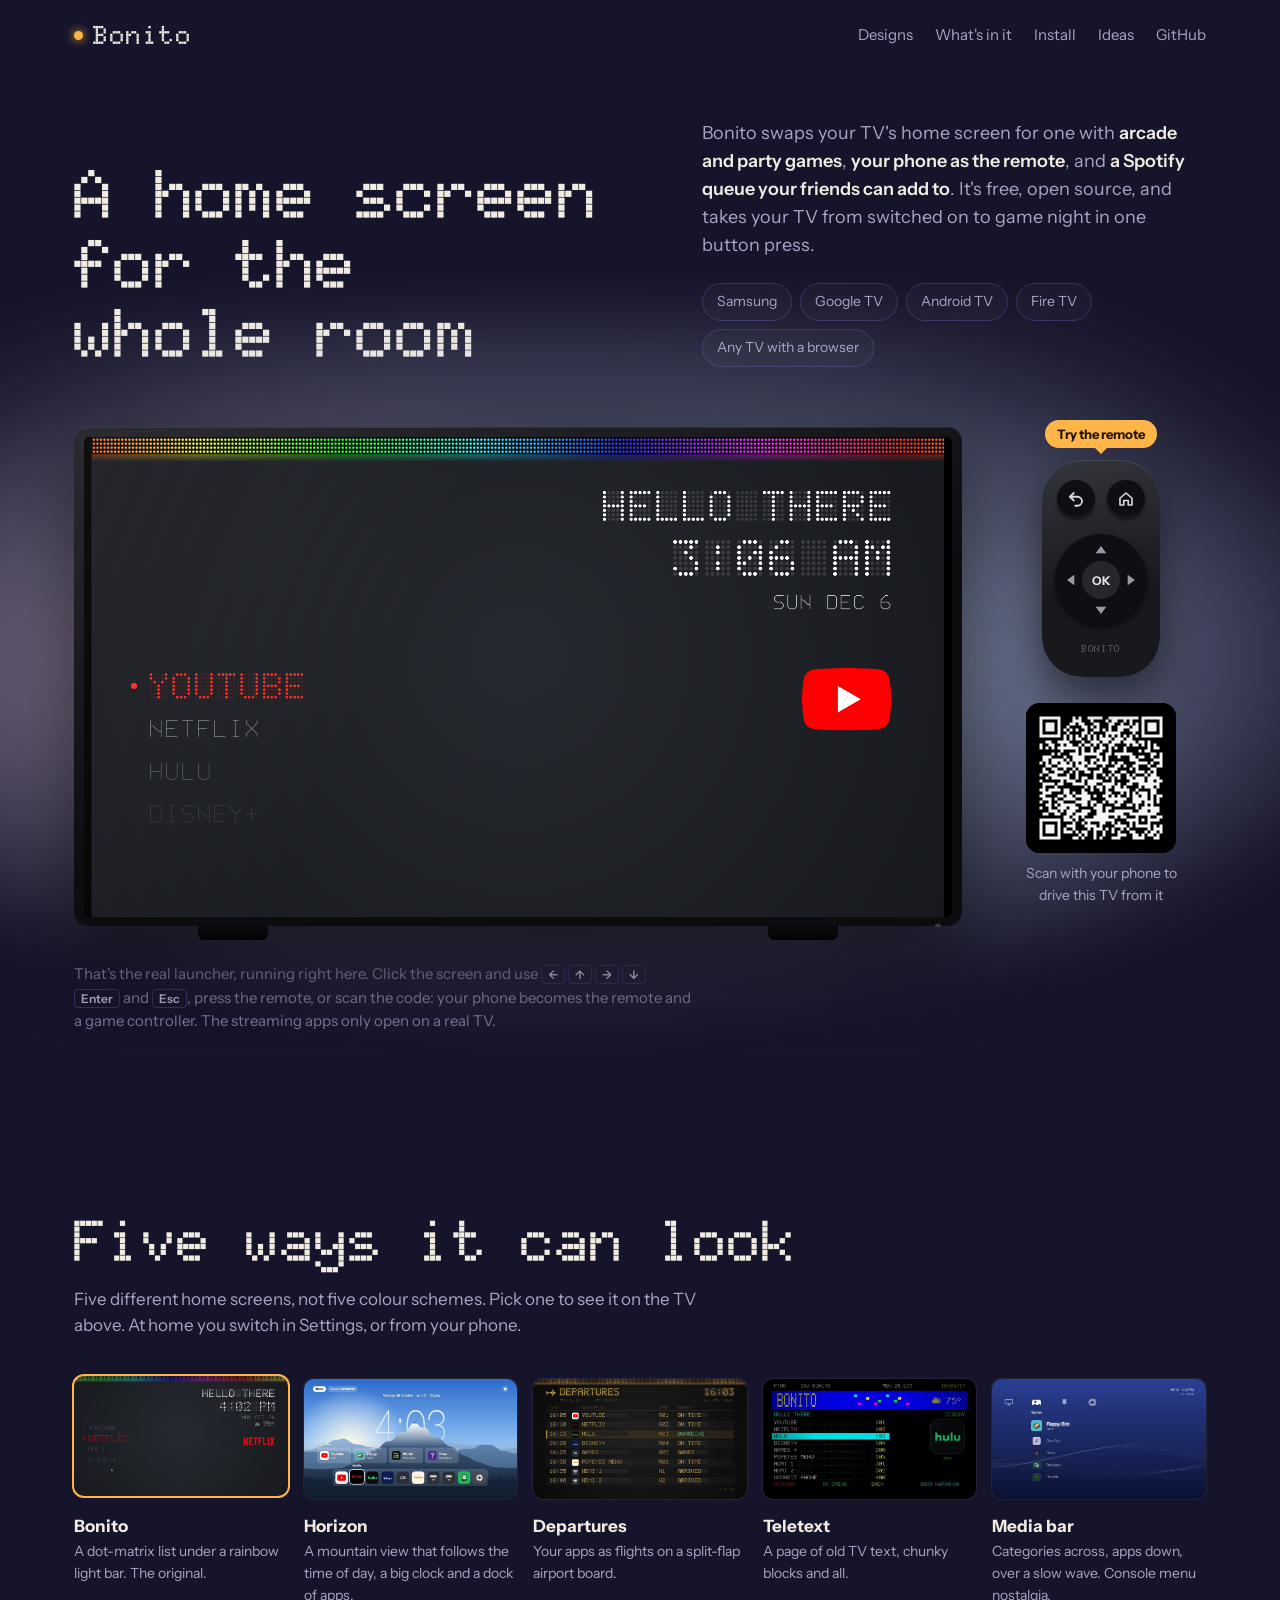
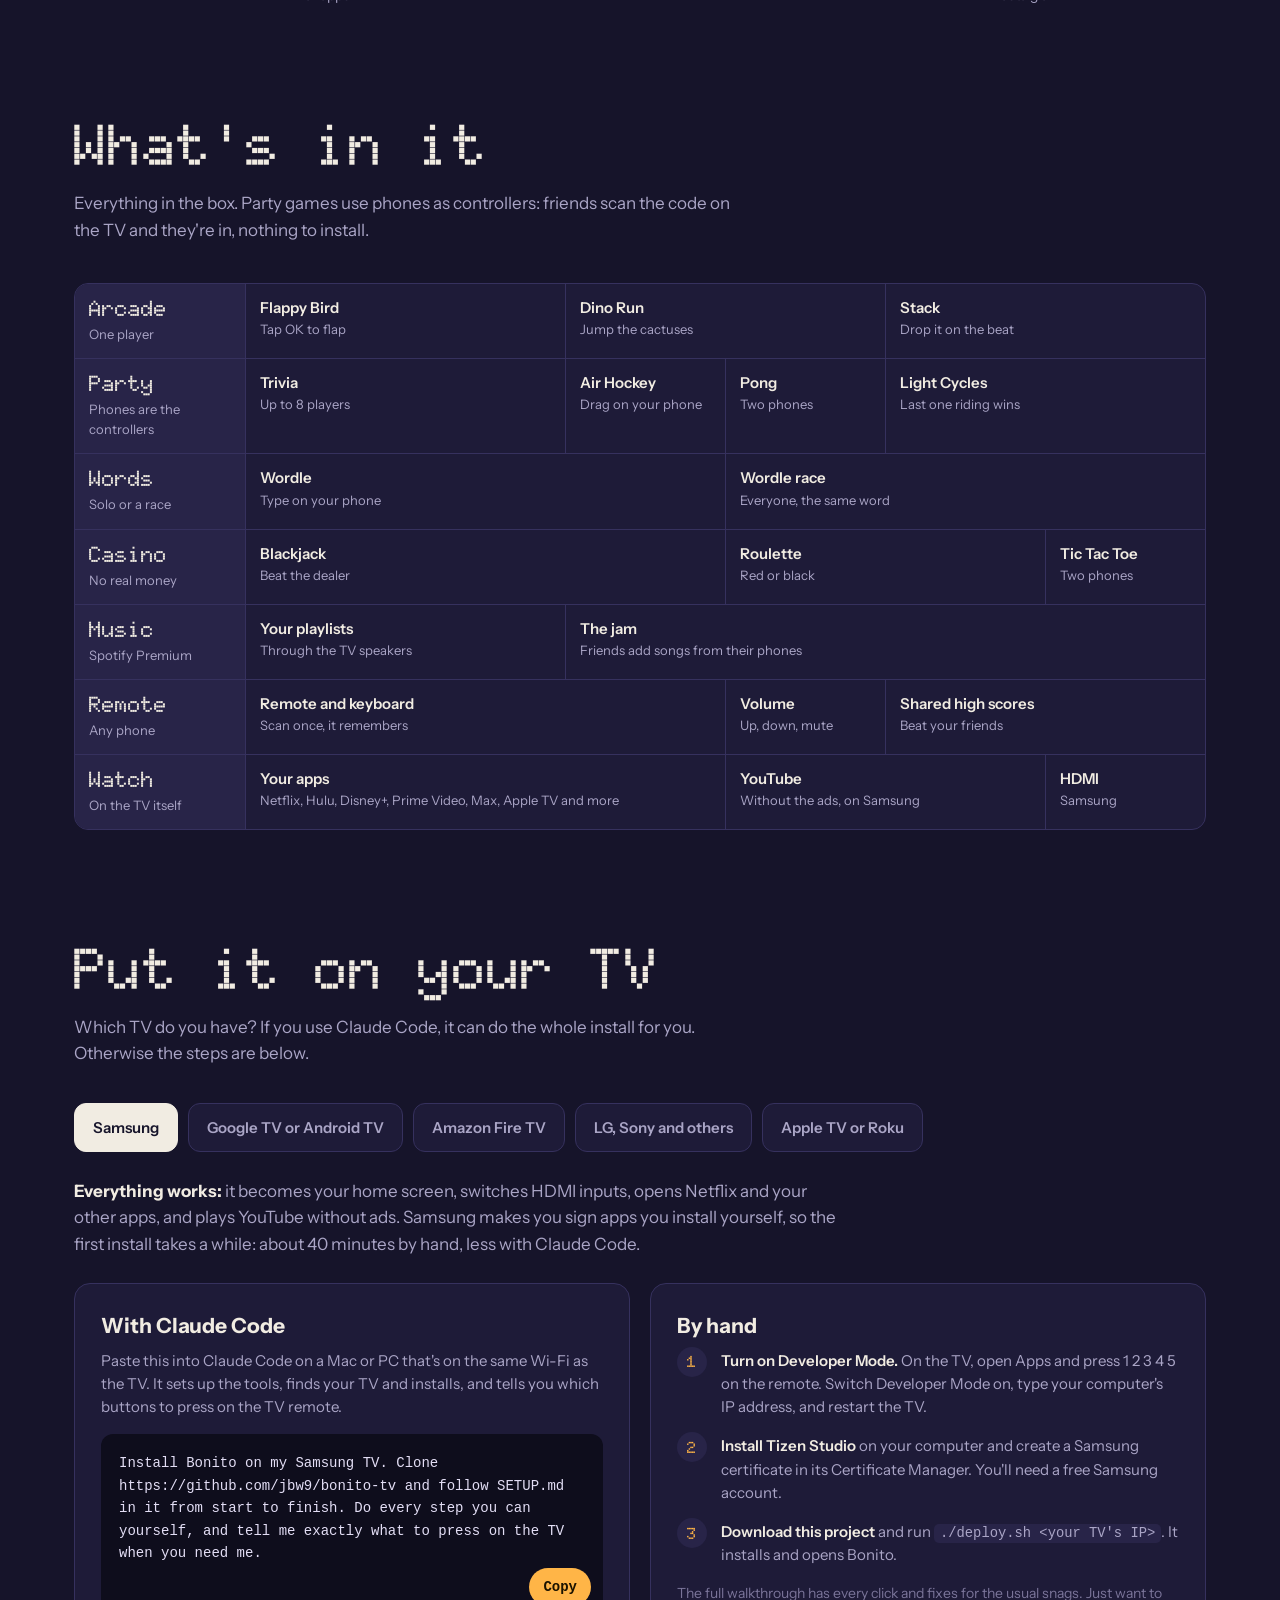
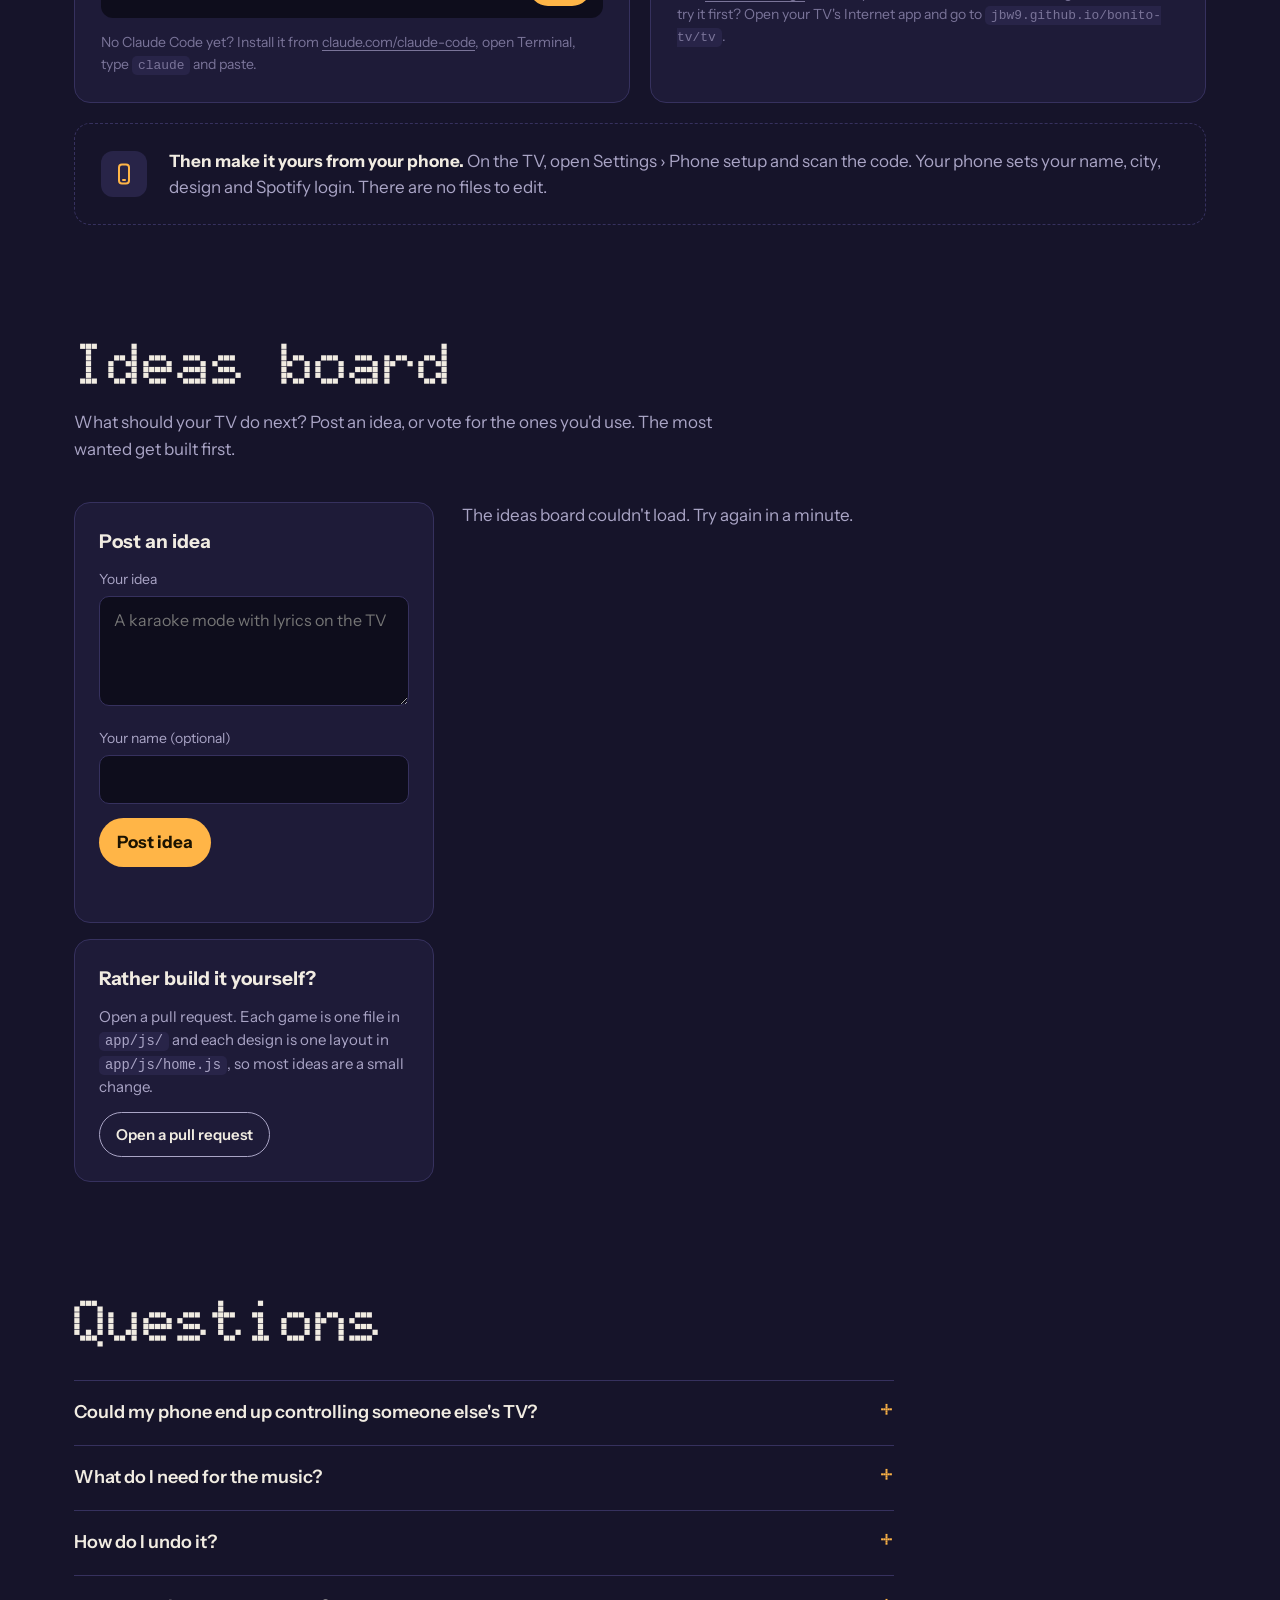
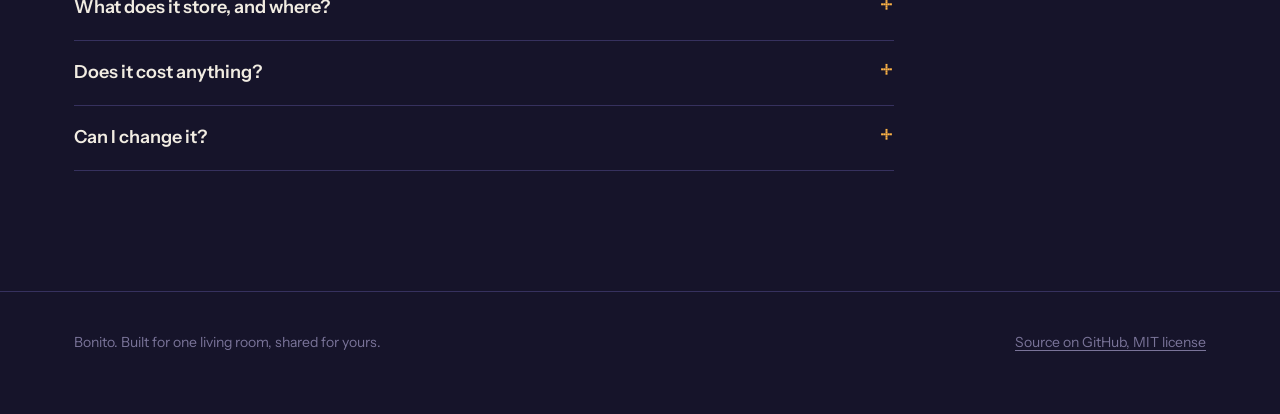
==== commit b3cdfac2: "Ideas board: click your vote again to take it back Co-Authored-By: Claude Opus 5.5 <noreply@anthropi" ====
--- a/index.html
+++ b/index.html
@@ -257,7 +257,7 @@
     }
     .vote b { font: 900 20px/1 var(--dot); color: var(--paper); }
     .vote[aria-pressed="true"] { border-color: var(--standby); color: var(--standby); }
-    .vote:disabled { cursor: default; }
+    .vote:disabled { cursor: wait; }
     .idea p { margin: 0; overflow-wrap: anywhere; }
     .idea small { display: block; margin-top: 4px; color: var(--dusk); font-size: 13px; }
     .empty { color: var(--mist); }
@@ -651,7 +651,7 @@
 
     // ---- ideas board ----------------------------------------------------------------
     // The `ideas` table in supabase.sql. Votes are remembered in this browser so a click
-    // counts once; the database only lets them go up by one.
+    // counts once, and a second click takes it back; the database moves them by one.
     const DB = CONFIG.supabaseUrl + '/rest/v1/';
     const HEADERS = { apikey: CONFIG.supabaseKey, Authorization: 'Bearer ' + CONFIG.supabaseKey, 'Content-Type': 'application/json' };
     let voted = [];
@@ -677,13 +677,9 @@
         const li = document.createElement('li');
         li.className = 'idea';
         li.innerHTML = '<button class="vote"><b></b><span>votes</span></button><div><p></p><small></small></div>';
-        const v = li.querySelector('.vote'), mine = voted.indexOf(idea.id) >= 0;
-        v.querySelector('b').textContent = idea.votes;
-        v.querySelector('span').textContent = idea.votes === 1 ? 'vote' : 'votes';
-        v.setAttribute('aria-pressed', mine);
-        v.setAttribute('aria-label', mine ? 'You voted for this' : 'Vote for this idea');
-        v.disabled = mine;
+        const v = li.querySelector('.vote');
         v.onclick = () => vote(idea, v);
+        showVote(idea, v);
         li.querySelector('p').textContent = idea.text;
         li.querySelector('small').textContent = (idea.name ? idea.name + ', ' : '') + ago(idea.created_at);
         list.append(li);
@@ -697,20 +693,27 @@
         .catch(() => { $('idea-list').innerHTML = '<li class="empty">The ideas board couldn\'t load. Try again in a minute.</li>'; });
     }
 
+    function showVote(idea, button) {
+      const mine = voted.indexOf(idea.id) >= 0;
+      button.querySelector('b').textContent = idea.votes;
+      button.querySelector('span').textContent = idea.votes === 1 ? 'vote' : 'votes';
+      button.setAttribute('aria-pressed', mine);
+      button.setAttribute('aria-label', mine ? 'Take back your vote' : 'Vote for this idea');
+    }
+
     function vote(idea, button) {
+      const undo = voted.indexOf(idea.id) >= 0;
       button.disabled = true;
-      fetch(DB + 'rpc/vote_idea', { method: 'POST', headers: HEADERS, body: JSON.stringify({ idea: idea.id }) })
+      fetch(DB + 'rpc/' + (undo ? 'unvote_idea' : 'vote_idea'), { method: 'POST', headers: HEADERS, body: JSON.stringify({ idea: idea.id }) })
         .then(r => r.ok ? r.json() : Promise.reject(r.status))
         .then(votes => {
-          voted.push(idea.id);
+          voted = undo ? voted.filter(id => id !== idea.id) : voted.concat(idea.id);
           try { localStorage.setItem('voted', JSON.stringify(voted)); } catch (e) {}
           idea.votes = votes;
-          button.querySelector('b').textContent = votes;
-          button.querySelector('span').textContent = votes === 1 ? 'vote' : 'votes';
-          button.setAttribute('aria-pressed', true);
-          button.setAttribute('aria-label', 'You voted for this');
+          showVote(idea, button);
         })
-        .catch(() => { button.disabled = false; });
+        .catch(() => {})
+        .then(() => { button.disabled = false; });
     }
 
     $('idea-form').onsubmit = e => {
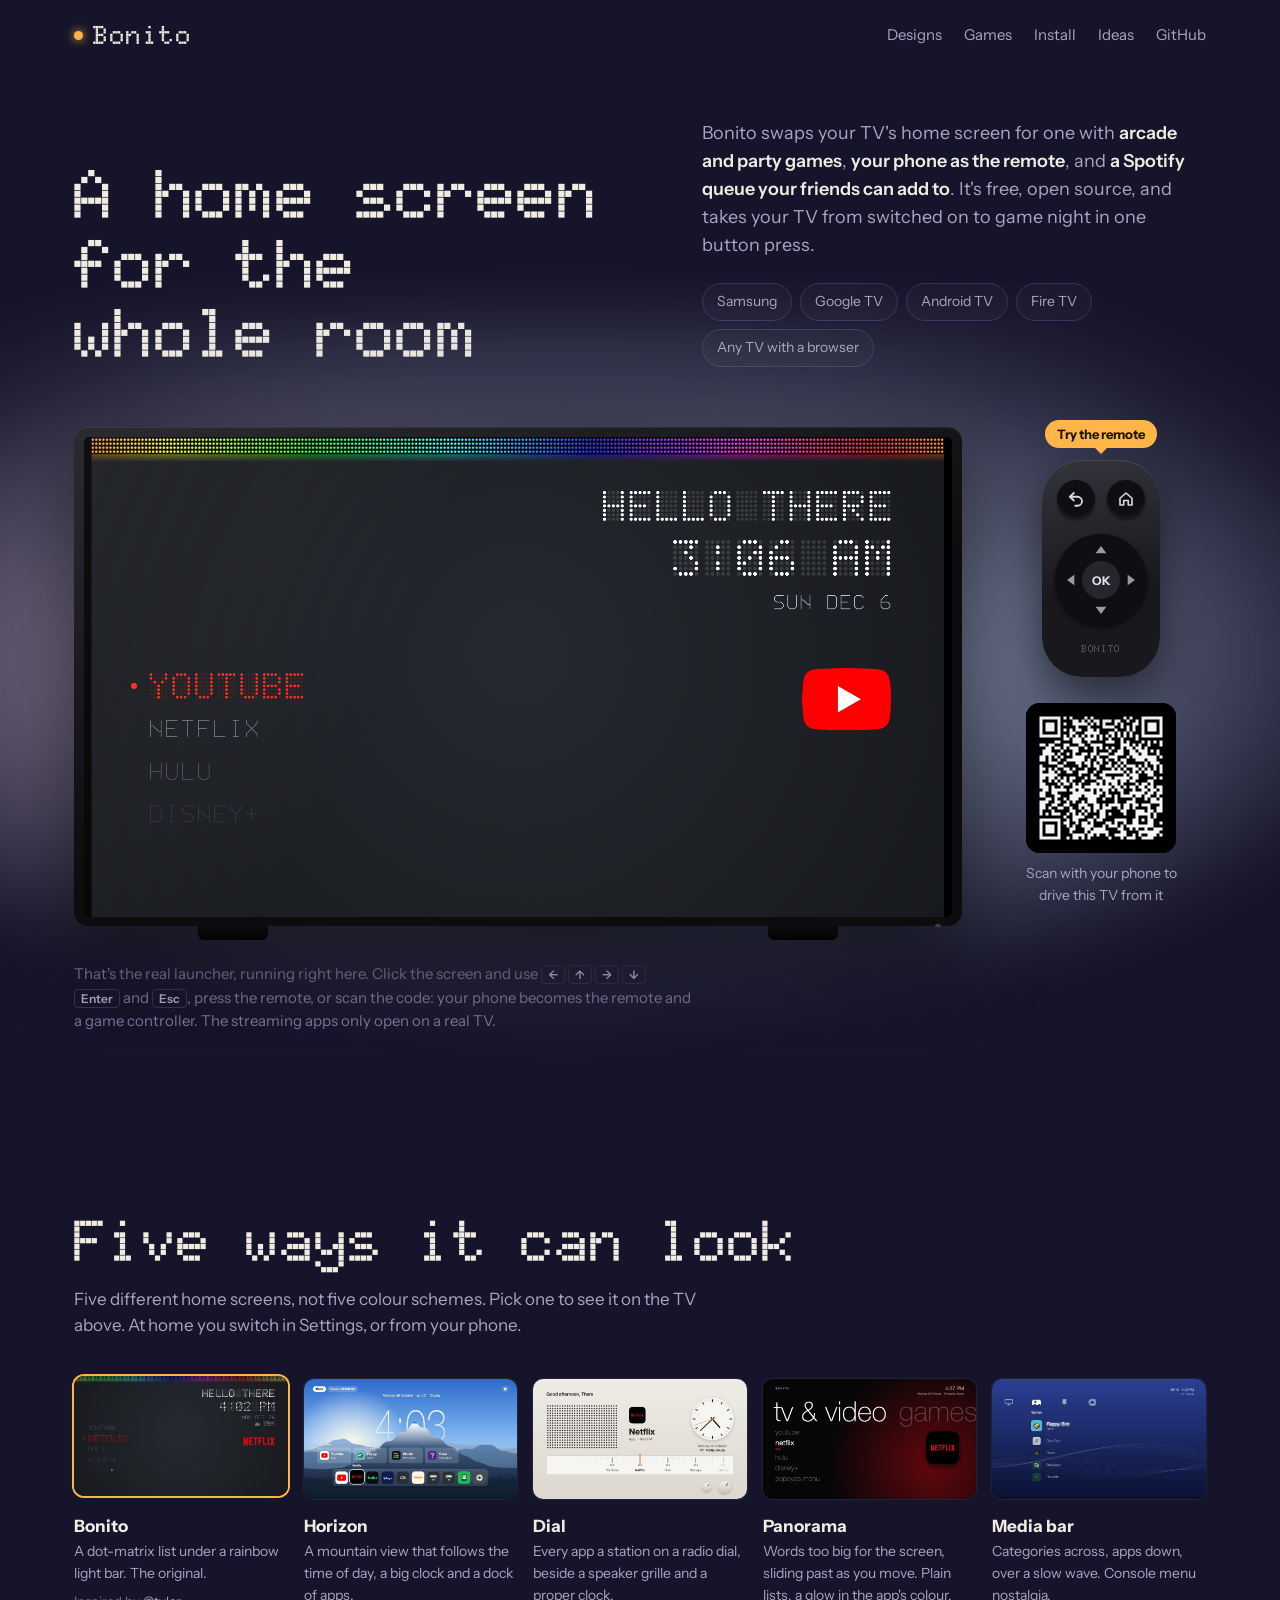
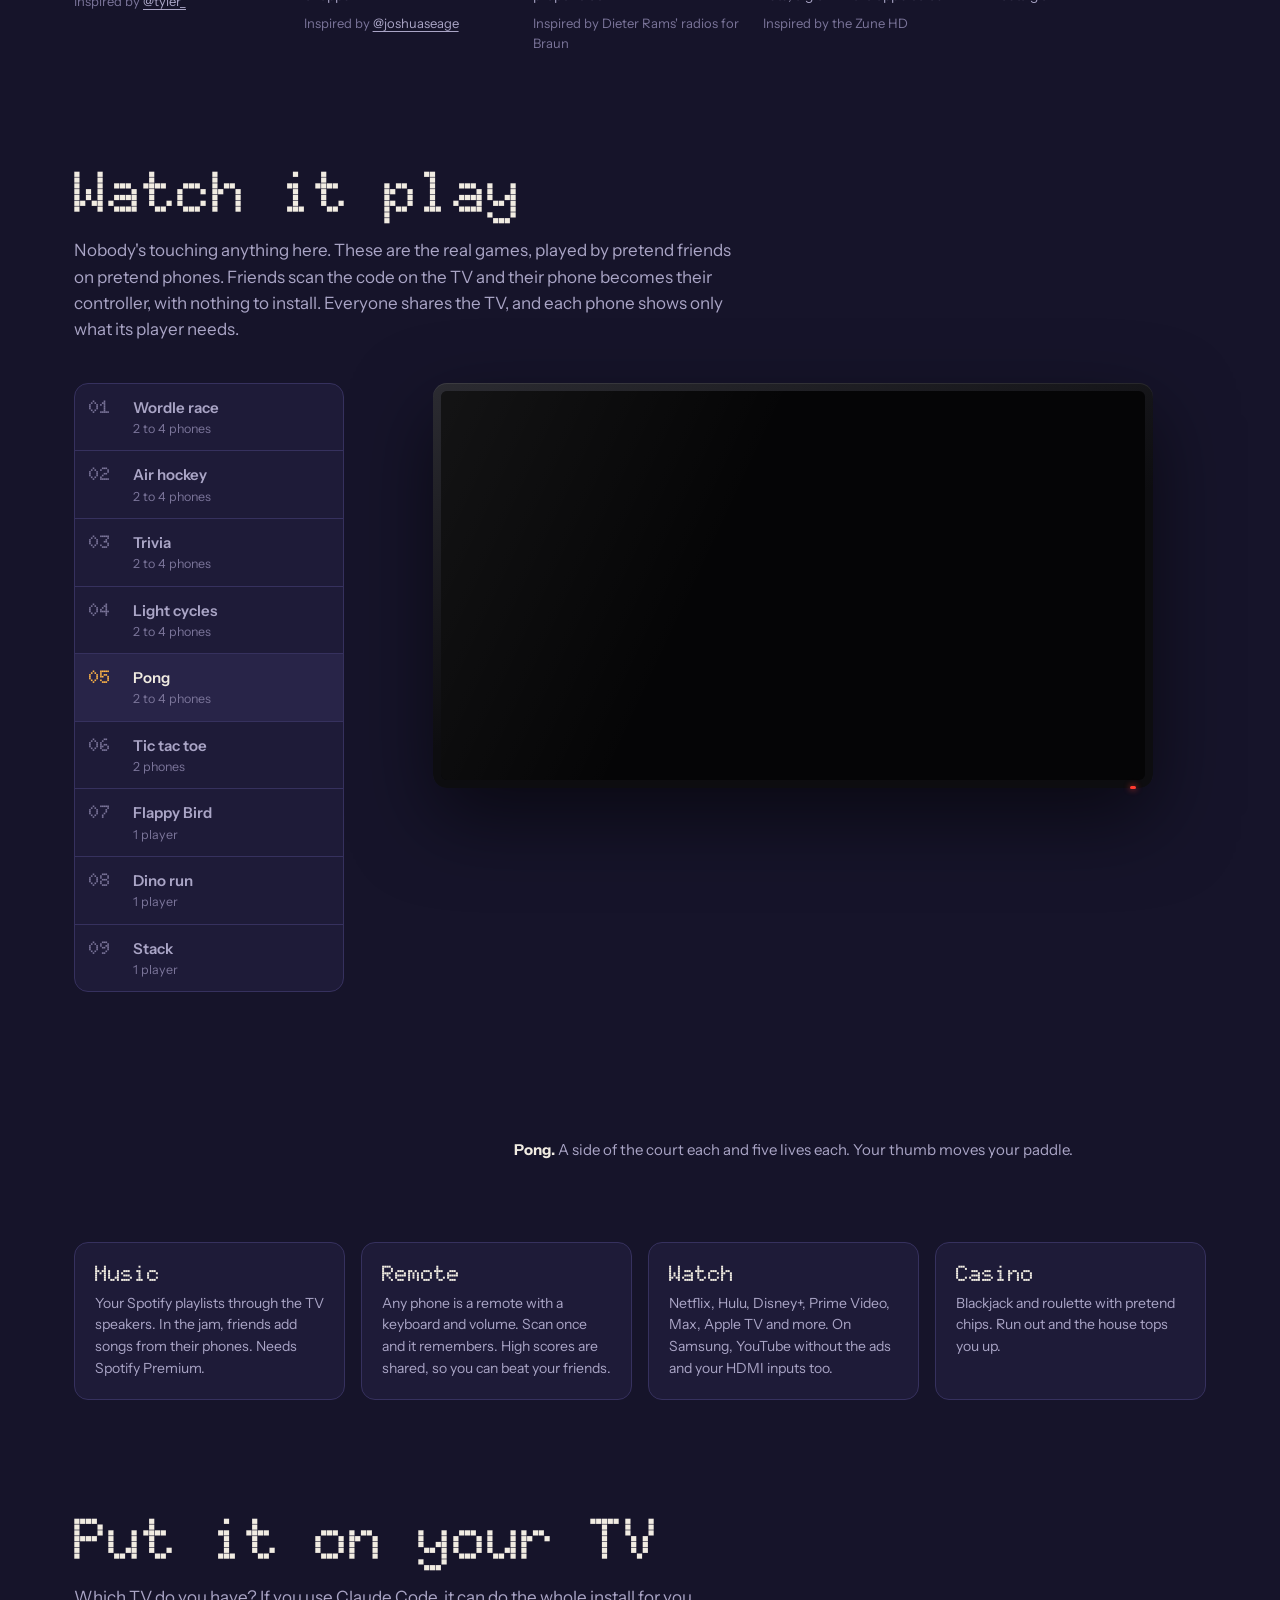
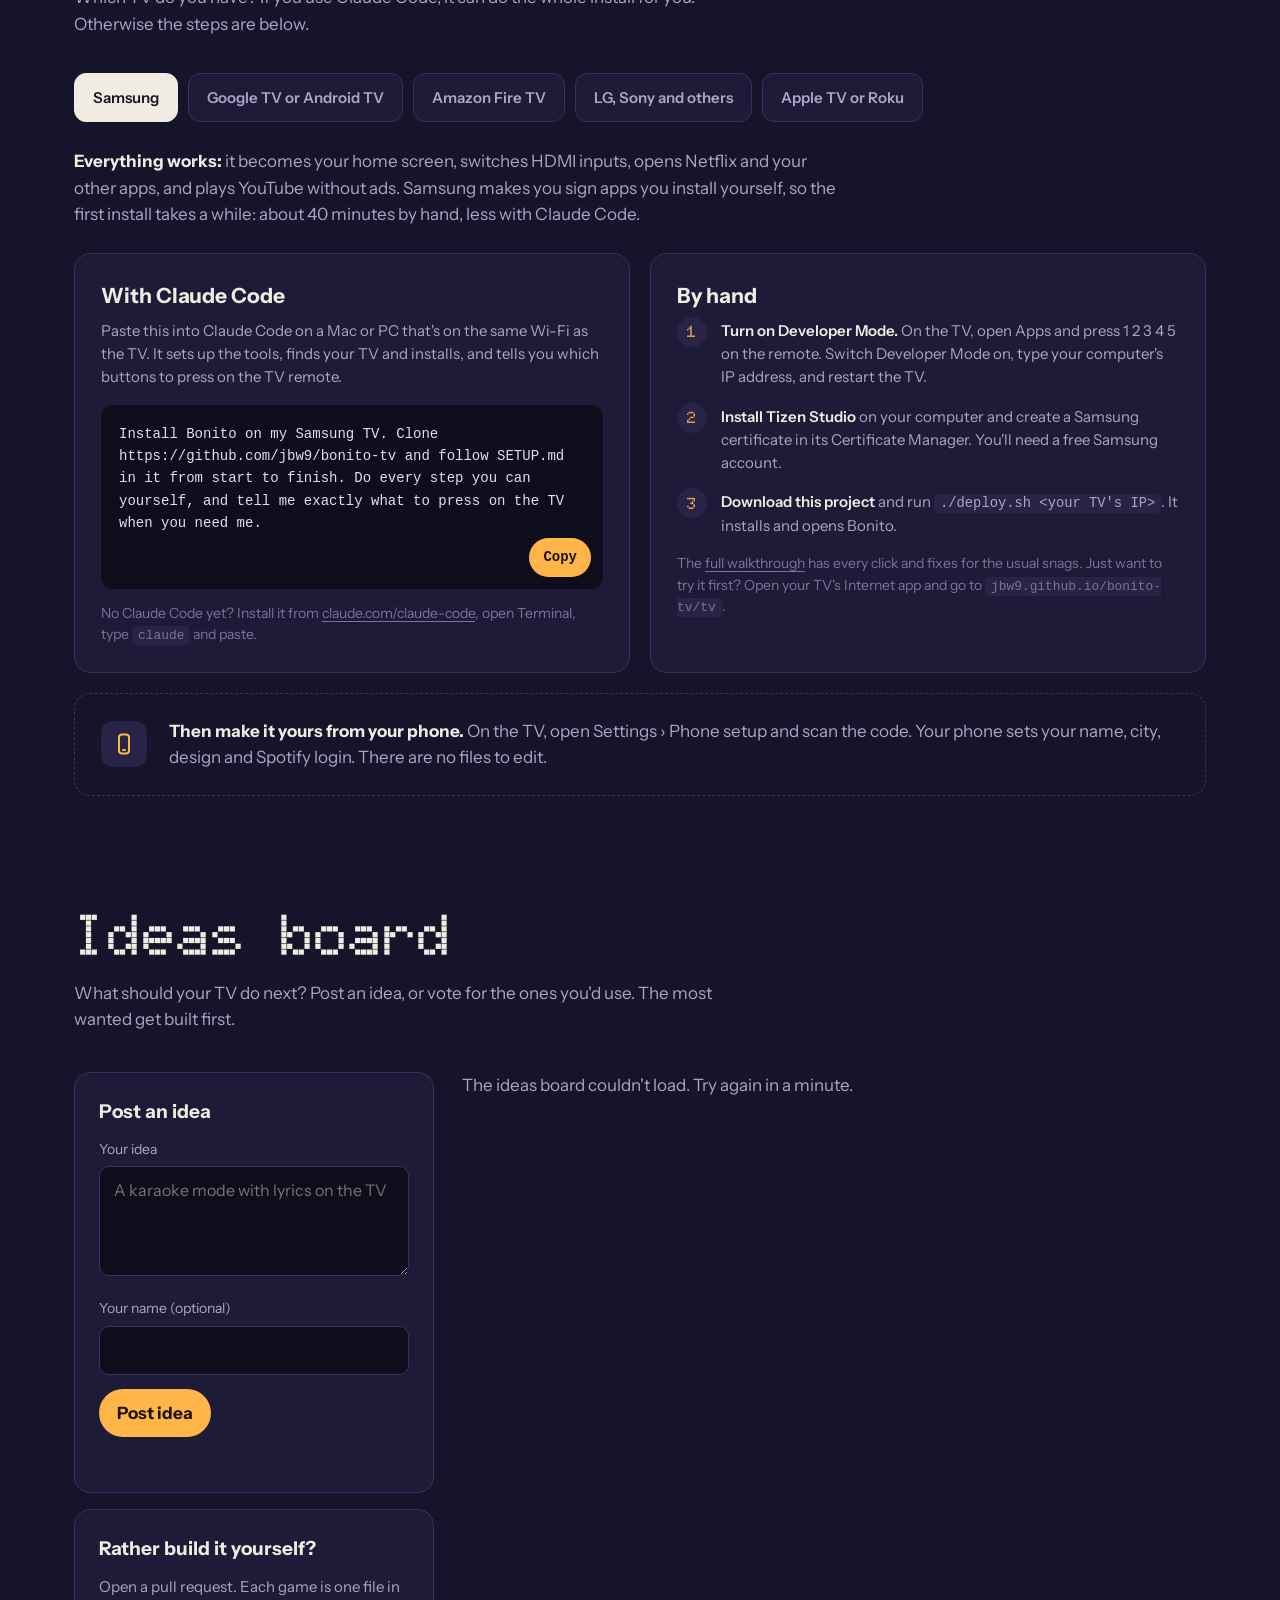
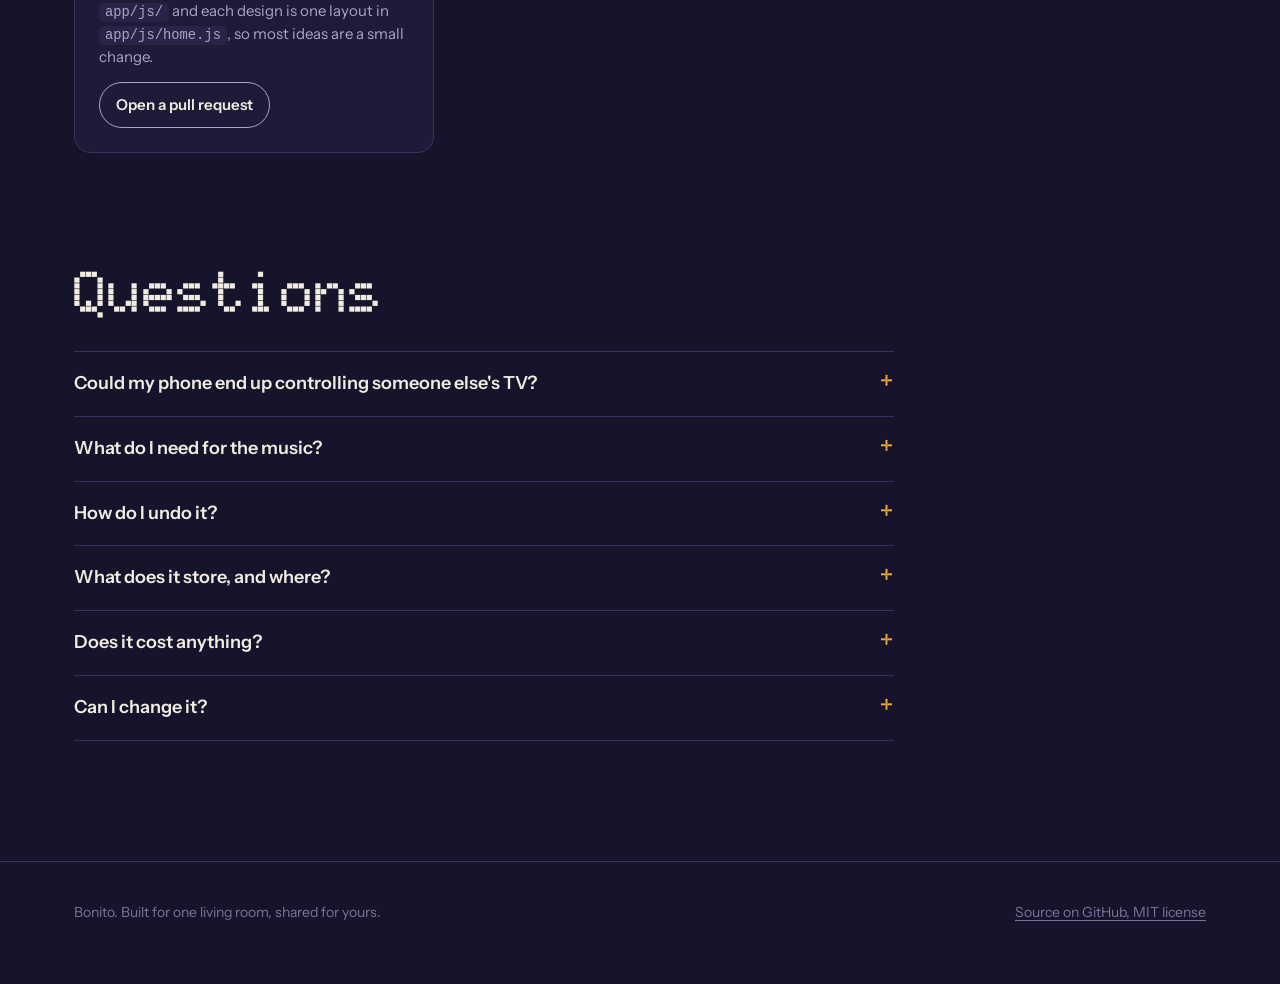
==== commit 5e061b0c: "Website: games that play themselves, two new designs, credits - "Watch it play" replaces the What's " ====
--- a/index.html
+++ b/index.html
@@ -181,22 +181,115 @@
     .design.on img { box-shadow: 0 0 0 2px var(--standby); transform: translateY(-3px); }
     .design h3 { margin: 14px 0 2px; font-size: 17px; font-weight: 700; }
     .design p { margin: 0; font-size: 14px; color: var(--mist); }
-
-    /* What's in it: a channel list, one row per kind of thing. */
-    .guide { margin-top: 40px; border: 1px solid var(--line); border-radius: 14px; overflow: hidden; background: var(--night-2); }
-    .guide .ch { display: grid; grid-template-columns: 170px repeat(6, minmax(0, 1fr)); }
-    .guide .ch + .ch { border-top: 1px solid var(--line); }
-    .guide .name { padding: 14px; display: flex; flex-direction: column; justify-content: center; background: var(--night-3); }
-    .guide .name b { font: 900 22px/1 var(--dot); }
-    .guide .name span { font-size: 13px; color: var(--mist); margin-top: 4px; }
-    .guide .show { padding: 12px 14px; border-left: 1px solid var(--line); min-width: 0; }
-    .guide .show b { display: block; font-weight: 600; font-size: 15px; }
-    .guide .show span { display: block; font-size: 13px; color: var(--mist); }
-    @media (max-width: 860px) {
-      .guide .ch { grid-template-columns: 1fr; }
-      .guide .name { flex-direction: row; align-items: baseline; gap: 10px; }
-      .guide .show { border-left: 0; border-top: 1px solid var(--line); grid-column: 1 / -1 !important; }
-    }
+    .credit { margin: 6px 0 0; font-size: 13px; color: var(--dusk); }
+    .credit a { color: var(--mist); }
+
+    /* Games: a second TV playing by itself, a channel guide beside it, and the phones
+       of the pretend players under it, each showing what that player sees. */
+    .arcade { display: grid; grid-template-columns: 270px minmax(0, 1fr); gap: 36px; margin-top: 40px; align-items: start; }
+    /* Above the second TV's glow, which spills out sideways. */
+    .channels { position: relative; z-index: 1; list-style: none; margin: 0; padding: 0; border: 1px solid var(--line); border-radius: 14px; overflow: hidden; background: var(--night-2); }
+    .channels li + li { border-top: 1px solid var(--line); }
+    .channels button {
+      position: relative; display: grid; grid-template-columns: 34px 1fr; gap: 0 10px; width: 100%; padding: 12px 14px; border: 0;
+      background: none; text-align: left; color: var(--mist); overflow: hidden;
+    }
+    .channels button:hover { color: var(--paper); }
+    .channels .num { grid-row: span 2; font: 900 18px/1.3 var(--dot); color: var(--dusk); }
+    .channels b { font-weight: 600; font-size: 15px; color: inherit; }
+    .channels small { font-size: 12.5px; color: var(--dusk); }
+    .channels [aria-selected="true"] { background: var(--night-3); color: var(--paper); }
+    .channels [aria-selected="true"] .num { color: var(--standby); }
+    /* How long until the next channel, run down by CSS so it pauses with the section. */
+    .channels .left { position: absolute; left: 0; bottom: 0; height: 2px; width: 100%; background: var(--standby); transform-origin: left; transform: scaleX(0); }
+    .channels [aria-selected="true"] .left { animation: runout var(--secs) linear forwards; animation-play-state: var(--play, paused); }
+    @keyframes runout { from { transform: scaleX(1); } to { transform: scaleX(0); } }
+    @media (prefers-reduced-motion: reduce) { .channels [aria-selected="true"] .left { animation: none; } }
+    .set { min-width: 0; }
+    .set .room { margin: 0; padding: 0; }
+    .set .tv { max-width: 720px; margin: 0 auto; }
+    /* Changing channel: a burst of static. */
+    .glass .static {
+      position: absolute; inset: 0; opacity: 0; pointer-events: none;
+      background: repeating-linear-gradient(0deg, rgba(255,255,255,.35) 0 1px, transparent 1px 3px), radial-gradient(#777, #151515);
+    }
+    .glass.zap .static { animation: zap .35s steps(5) forwards; }
+    @keyframes zap { 0% { opacity: 1; background-position: 0 0; } 60% { opacity: .85; background-position: 0 7px; } 100% { opacity: 0; background-position: 0 2px; } }
+    .now { margin: 18px auto 0; max-width: 720px; min-height: 3.2em; font-size: 15px; color: var(--mist); text-align: center; }
+    .now b { color: var(--paper); }
+    .hands { display: flex; justify-content: center; gap: 22px; min-height: 310px; margin-top: 22px; }
+    @media (max-width: 980px) {
+      .arcade { grid-template-columns: 1fr; gap: 20px; }
+      .channels { display: flex; overflow-x: auto; scrollbar-width: none; border-radius: 12px; }
+      .channels li { flex: none; }
+      .channels li + li { border-top: 0; border-left: 1px solid var(--line); }
+      .channels button { grid-template-columns: auto; padding: 10px 14px; }
+      .channels .num, .channels small { display: none; }
+    }
+    @media (max-width: 600px) {
+      .hands { gap: 14px; min-height: 290px; }
+      .hands .hand:nth-child(n+3) { display: none; }
+    }
+
+    /* A phone, drawn like the real phone page (jam/index.html) on its Games tab. */
+    .hand { width: 136px; text-align: center; animation: pickup .5s cubic-bezier(.2,.8,.3,1.2); }
+    @keyframes pickup { from { opacity: 0; transform: translateY(30px) rotate(-4deg); } }
+    @media (prefers-reduced-motion: reduce) { .hand { animation: none; } }
+    .hand .who { display: flex; align-items: center; justify-content: center; gap: 6px; margin-bottom: 8px; font-size: 13px; font-weight: 600; color: var(--mist); white-space: nowrap; }
+    .hand .who i { width: 8px; height: 8px; border-radius: 50%; background: var(--seat); }
+    .phone-body {
+      position: relative; aspect-ratio: 9 / 18.5; padding: 5px; border-radius: 22px;
+      background: linear-gradient(160deg, #3b3b42, #141418 60%); box-shadow: 0 16px 34px rgba(0,0,0,.5), inset 0 1px 0 rgba(255,255,255,.12);
+    }
+    .scr { position: relative; height: 100%; border-radius: 18px; overflow: hidden; background: #121212; color: #fff; padding: 22px 9px 10px; font-size: 10px; line-height: 1.3; display: flex; flex-direction: column; text-align: left; }
+    .scr::before { content: ''; position: absolute; top: 6px; left: 50%; width: 34px; height: 9px; margin-left: -17px; border-radius: 6px; background: #000; }
+    .scr .t { font-weight: 700; font-size: 11px; margin-bottom: 2px; }
+    .scr .s { color: #b3b3b3; font-size: 9px; }
+    .scr .wait { margin: auto 0; display: grid; justify-items: center; gap: 6px; text-align: center; }
+    .scr .wait i { width: 34px; height: 34px; border-radius: 50%; background: var(--seat); }
+    .scr .pad { position: relative; margin: 12px 0 4px; aspect-ratio: 1; border-radius: 10px; background: #2a2a2a; overflow: hidden; }
+    .scr .pad i { position: absolute; width: 26px; height: 26px; margin: -13px 0 0 -13px; border-radius: 50%; background: var(--seat); transition: left .1s linear, top .1s linear; }
+    .scr .dpad { position: relative; width: 104px; height: 104px; margin: 18px auto 0; border-radius: 50%; background: #2a2a2a; flex: none; }
+    .scr .dpad b { position: absolute; width: 0; height: 0; border: 7px solid transparent; transition: border-color .08s; }
+    .scr .dpad .up { left: 45px; top: 10px; border-bottom: 10px solid #b3b3b3; border-top: 0; }
+    .scr .dpad .down { left: 45px; bottom: 10px; border-top: 10px solid #b3b3b3; border-bottom: 0; }
+    .scr .dpad .left { top: 45px; left: 10px; border-right: 10px solid #b3b3b3; border-left: 0; }
+    .scr .dpad .right { top: 45px; right: 10px; border-left: 10px solid #b3b3b3; border-right: 0; }
+    .scr .dpad .up.on { border-bottom-color: #1ed760; }
+    .scr .dpad .down.on { border-top-color: #1ed760; }
+    .scr .dpad .left.on { border-right-color: #1ed760; }
+    .scr .dpad .right.on { border-left-color: #1ed760; }
+    .scr .dpad em {
+      position: absolute; left: 33px; top: 33px; width: 38px; height: 38px; border-radius: 50%; background: #3e3e3e;
+      display: grid; place-items: center; font: 800 11px var(--sans); font-style: normal; transition: background .08s;
+    }
+    .scr .dpad em.on { background: #1ed760; color: #000; }
+    .scr .grid { display: grid; grid-template-columns: repeat(5, 1fr); gap: 3px; margin: 8px 4px 0; }
+    .scr .grid i { aspect-ratio: 1; display: grid; place-items: center; border-radius: 2px; box-shadow: inset 0 0 0 1px #3a3a3c; font: 800 10px var(--sans); font-style: normal; }
+    .scr .grid .ty { box-shadow: inset 0 0 0 1px #878a8c; }
+    .scr .keys { margin-top: auto; display: grid; gap: 2px; }
+    .scr .keys div { display: flex; justify-content: center; gap: 2px; }
+    .scr .keys i { flex: 1; max-width: 10px; height: 14px; border-radius: 2px; background: #818384; }
+    .scr i.c { background: #538d4e; box-shadow: none; }
+    .scr i.p { background: #b59f3b; box-shadow: none; }
+    .scr i.a { background: #3a3a3c; box-shadow: none; }
+    .scr .msg { text-align: center; color: #b3b3b3; font-weight: 700; font-size: 9px; margin: 6px 0; min-height: 12px; }
+    .scr .choices { display: grid; grid-template-columns: 1fr 1fr; gap: 4px; margin-top: 10px; }
+    .scr .choices i { min-height: 54px; padding: 4px; border-radius: 6px; font: 700 8.5px/1.2 var(--sans); font-style: normal; display: grid; place-items: center; text-align: center; overflow: hidden; }
+    .scr .choices.locked i:not(.mine), .scr .choices.shown i:not(.right) { opacity: .3; }
+    .scr .choices .mine { box-shadow: inset 0 0 0 2px #fff; }
+    .scr .board { display: grid; grid-template-columns: repeat(3, 1fr); gap: 4px; margin-top: 12px; }
+    .scr .board i { aspect-ratio: 1; border-radius: 6px; background: #2a2a2a; display: grid; place-items: center; font: 800 20px var(--sans); font-style: normal; }
+    .scr .big { font: 800 22px var(--sans); }
+    .scr .foot { margin-top: auto; text-align: center; color: #727272; font-size: 9px; }
+
+    /* Everything else in the box. */
+    .also { display: grid; grid-template-columns: repeat(4, 1fr); gap: 16px; margin-top: 56px; }
+    @media (max-width: 980px) { .also { grid-template-columns: 1fr 1fr; } }
+    @media (max-width: 520px) { .also { grid-template-columns: 1fr; } }
+    .also div { padding: 20px; border-radius: 14px; background: var(--night-2); border: 1px solid var(--line); }
+    .also h3 { margin: 0 0 8px; font: 900 22px/1 var(--dot); }
+    .also p { margin: 0; font-size: 14px; color: var(--mist); }
 
     /* Install: pick your TV, then Claude Code or by hand. */
     .picker { display: flex; flex-wrap: wrap; gap: 10px; margin-top: 36px; }
@@ -281,7 +374,7 @@
     <a class="mark" href="#"><span class="led"></span>Bonito</a>
     <nav class="links">
       <a href="#designs">Designs</a>
-      <a href="#guide">What's in it</a>
+      <a href="#games">Games</a>
       <a href="#install">Install</a>
       <a href="#ideas">Ideas</a>
       <a class="gh" href="https://github.com/jbw9/bonito-tv">GitHub</a>
@@ -351,10 +444,33 @@
       <div class="designs" id="design-list"></div>
     </section>
 
-    <section class="block wrap" id="guide">
-      <h2>What's in it</h2>
-      <p class="intro">Everything in the box. Party games use phones as controllers: friends scan the code on the TV and they're in, nothing to install.</p>
-      <div class="guide" id="epg"></div>
+    <section class="block wrap" id="games">
+      <h2>Watch it play</h2>
+      <p class="intro">Nobody's touching anything here. These are the real games, played by pretend friends on pretend phones. Friends scan the code on the TV and their phone becomes their controller, with nothing to install. Everyone shares the TV, and each phone shows only what its player needs.</p>
+      <div class="arcade">
+        <ol class="channels" id="channels" role="tablist" aria-label="Games"></ol>
+        <div class="set">
+          <div class="room" id="room-2">
+            <div class="tv">
+              <div class="bezel">
+                <div class="glass" id="glass-2">
+                  <iframe id="screen-2" title="Bonito playing a game by itself" tabindex="-1"></iframe>
+                  <div class="static"></div>
+                </div>
+                <i class="standby-led"></i>
+              </div>
+            </div>
+          </div>
+          <div class="hands" id="hands" aria-hidden="true"></div>
+          <p class="now" id="now" aria-live="polite"></p>
+        </div>
+      </div>
+      <div class="also">
+        <div><h3>Music</h3><p>Your Spotify playlists through the TV speakers. In the jam, friends add songs from their phones. Needs Spotify Premium.</p></div>
+        <div><h3>Remote</h3><p>Any phone is a remote with a keyboard and volume. Scan once and it remembers. High scores are shared, so you can beat your friends.</p></div>
+        <div><h3>Watch</h3><p>Netflix, Hulu, Disney+, Prime Video, Max, Apple TV and more. On Samsung, YouTube without the ads and your HDMI inputs too.</p></div>
+        <div><h3>Casino</h3><p>Blackjack and roulette with pretend chips. Run out and the house tops you up.</p></div>
+      </div>
     </section>
 
     <section class="block wrap" id="install">
@@ -566,7 +682,8 @@
       m.forEach((row, y) => row.forEach((dark, x) => { if (dark) g.fillRect(off + x * cell, off + y * cell, cell, cell); }));
     });
 
-    // Bias lighting: the wall takes the colours at the left, middle and right of the picture.
+    // Bias lighting: the wall behind each TV takes the colours at the left, middle and
+    // right of its picture.
     const probe = document.createElement('canvas');
     probe.width = 3;
     probe.height = 1;
@@ -576,30 +693,35 @@
       return 'rgb(' + [r, g, b].map(v => Math.round(Math.min(255, v * k))).join(',') + ')';
     }
     setInterval(() => {
-      if (!room.classList.contains('on') || document.hidden) return;
-      try {
-        const screen = tv.contentDocument.getElementById('screen');
-        pg.drawImage(screen, 0, 0, 3, 1);
-        const d = pg.getImageData(0, 0, 3, 1).data;
-        room.style.setProperty('--glow-l', boost(d[0], d[1], d[2]));
-        room.style.setProperty('--glow-c', boost(d[4], d[5], d[6]));
-        room.style.setProperty('--glow-r', boost(d[8], d[9], d[10]));
-      } catch (e) {}
+      if (document.hidden) return;
+      [[room, tv], [room2, tv2]].forEach(([wall, set]) => {
+        if (!wall.classList.contains('on')) return;
+        try {
+          const screen = set.contentDocument.getElementById('screen');
+          pg.drawImage(screen, 0, 0, 3, 1);
+          const d = pg.getImageData(0, 0, 3, 1).data;
+          wall.style.setProperty('--glow-l', boost(d[0], d[1], d[2]));
+          wall.style.setProperty('--glow-c', boost(d[4], d[5], d[6]));
+          wall.style.setProperty('--glow-r', boost(d[8], d[9], d[10]));
+        } catch (e) {}
+      });
     }, 400);
 
     // ---- designs --------------------------------------------------------------------
     // The layouts in app/js/home.js; img/designs/ has a screenshot of each.
     const DESIGNS = [
-      { key: 'bonito', name: 'Bonito', about: 'A dot-matrix list under a rainbow light bar. The original.' },
-      { key: 'horizon', name: 'Horizon', about: 'A mountain view that follows the time of day, a big clock and a dock of apps.' },
-      { key: 'departures', name: 'Departures', about: 'Your apps as flights on a split-flap airport board.' },
-      { key: 'teletext', name: 'Teletext', about: 'A page of old TV text, chunky blocks and all.' },
+      // credit: who or what it's after, with a link when it's someone's work.
+      { key: 'bonito', name: 'Bonito', about: 'A dot-matrix list under a rainbow light bar. The original.', credit: ['@tyler_', 'https://www.instagram.com/tyler_/'] },
+      { key: 'horizon', name: 'Horizon', about: 'A mountain view that follows the time of day, a big clock and a dock of apps.', credit: ['@joshuaseage', 'https://www.instagram.com/joshuaseage/'] },
+      { key: 'dial', name: 'Dial', about: 'Every app a station on a radio dial, beside a speaker grille and a proper clock.', credit: ['Dieter Rams\' radios for Braun'] },
+      { key: 'panorama', name: 'Panorama', about: 'Words too big for the screen, sliding past as you move. Plain lists, a glow in the app\'s colour.', credit: ['the Zune HD'] },
       { key: 'mediabar', name: 'Media bar', about: 'Categories across, apps down, over a slow wave. Console menu nostalgia.' },
     ];
     let picked = 'bonito';
     function renderDesigns() {
       $('design-list').textContent = '';
       DESIGNS.forEach(d => {
+        const card = document.createElement('div');
         const b = document.createElement('button');
         b.className = 'design' + (d.key === picked ? ' on' : '');
         b.dataset.design = d.key;
@@ -615,39 +737,212 @@
           renderDesigns();
           room.scrollIntoView({ block: 'center' });
         };
-        $('design-list').append(b);
+        card.append(b);
+        if (d.credit) {
+          const c = document.createElement('p'), [who, url] = d.credit;
+          c.className = 'credit';
+          c.textContent = 'Inspired by ';
+          if (url) {
+            const a = document.createElement('a');
+            a.href = url;
+            a.textContent = who;
+            c.append(a);
+          } else c.append(who);
+          card.append(c);
+        }
+        $('design-list').append(card);
       });
     }
     renderDesigns();
 
-    // ---- what's in it --------------------------------------------------------------
-    // Channels with their shows; `span` is how many of the six columns a show takes.
+    // ---- games ---------------------------------------------------------------------
+    // A second TV runs app/?show=<game>: bots play it on pretend phones (app/js/show.js)
+    // and send what each phone shows, drawn here under the TV. A channel moves on by
+    // itself when its bar runs out.
     const CHANNELS = [
-      ['Arcade', 'One player', [['Flappy Bird', 'Tap OK to flap', 2], ['Dino Run', 'Jump the cactuses', 2], ['Stack', 'Drop it on the beat', 2]]],
-      ['Party', 'Phones are the controllers', [['Trivia', 'Up to 8 players', 2], ['Air Hockey', 'Drag on your phone', 1], ['Pong', 'Two phones', 1], ['Light Cycles', 'Last one riding wins', 2]]],
-      ['Words', 'Solo or a race', [['Wordle', 'Type on your phone', 3], ['Wordle race', 'Everyone, the same word', 3]]],
-      ['Casino', 'No real money', [['Blackjack', 'Beat the dealer', 3], ['Roulette', 'Red or black', 2], ['Tic Tac Toe', 'Two phones', 1]]],
-      ['Music', 'Spotify Premium', [['Your playlists', 'Through the TV speakers', 2], ['The jam', 'Friends add songs from their phones', 4]]],
-      ['Remote', 'Any phone', [['Remote and keyboard', 'Scan once, it remembers', 3], ['Volume', 'Up, down, mute', 1], ['Shared high scores', 'Beat your friends', 2]]],
-      ['Watch', 'On the TV itself', [['Your apps', 'Netflix, Hulu, Disney+, Prime Video, Max, Apple TV and more', 3], ['YouTube', 'Without the ads, on Samsung', 2], ['HDMI', 'Samsung', 1]]],
+      { key: 'wordle', name: 'Wordle race', tag: '2 to 4 phones', secs: 36, about: 'Everyone gets the same word. Your letters stay on your phone and the TV shows only colours, so nobody can copy.' },
+      { key: 'hockey', name: 'Air hockey', tag: '2 to 4 phones', secs: 30, about: 'Your phone is the paddle. Drag your thumb and it moves on the TV straight away.' },
+      { key: 'trivia', name: 'Trivia', tag: '2 to 4 phones', secs: 32, about: 'Answer on your phone. A right answer scores more the faster you get it in.' },
+      { key: 'cycles', name: 'Light cycles', tag: '2 to 4 phones', secs: 28, about: 'Steer with the arrows on your phone and keep off the trails. Last one riding wins.' },
+      { key: 'pong', name: 'Pong', tag: '2 to 4 phones', secs: 28, about: 'A side of the court each and five lives each. Your thumb moves your paddle.' },
+      { key: 'ttt', name: 'Tic tac toe', tag: '2 phones', secs: 22, about: 'Tap a square on your phone when it\'s your turn.' },
+      { key: 'flappy', name: 'Flappy Bird', tag: '1 player', secs: 24, about: 'Press OK to flap, on the TV remote or your phone. High scores are shared.' },
+      { key: 'dino', name: 'Dino run', tag: '1 player', secs: 24, about: 'Jump the cactuses and duck the birds. It keeps getting faster.' },
+      { key: 'stack', name: 'Stack', tag: '1 player', secs: 24, about: 'Drop each block on the one below. Whatever hangs over falls off.' },
     ];
-    CHANNELS.forEach(([name, sub, shows]) => {
-      const row = document.createElement('div');
-      row.className = 'ch';
-      row.innerHTML = '<div class="name"><b></b><span></span></div>';
-      row.querySelector('b').textContent = name;
-      row.querySelector('span').textContent = sub;
-      shows.forEach(([title, about, span]) => {
-        const s = document.createElement('div');
-        s.className = 'show';
-        s.style.gridColumn = 'span ' + span;
-        s.innerHTML = '<b></b><span></span>';
-        s.querySelector('b').textContent = title;
-        s.querySelector('span').textContent = about;
-        row.append(s);
+    const tv2 = $('screen-2'), room2 = $('room-2'), hands = $('hands');
+    let channel = 0;
+
+    // The phones under it: one per seat, made when the seat fills. A screen is redrawn
+    // only when what's on it changes, except the touch pad, whose dot glides.
+    const phones = new Map();
+    const TILES = ['#e21b3c', '#1368ce', '#d89e00', '#26890c']; // trivia's answer colours
+    const KEYROWS = ['QWERTYUIOP', 'ASDFGHJKL', 'ZXCVBNM'];
+    const esc = s => String(s).replace(/[&<>"]/g, ch => ({ '&': '&amp;', '<': '&lt;', '>': '&gt;', '"': '&quot;' }[ch]));
+    const cap = s => s.charAt(0) + s.slice(1).toLowerCase();
+
+    function phone(p) {
+      let ph = phones.get(p.id);
+      if (!ph) {
+        const el = document.createElement('div');
+        el.className = 'hand';
+        el.innerHTML = '<div class="who"><i></i><span></span></div><div class="phone-body"><div class="scr"></div></div>';
+        el.style.setProperty('--seat', p.color);
+        el.querySelector('span').textContent = p.mine ? 'Your phone' : cap(p.name) + '\'s phone';
+        hands.append(el);
+        ph = { el, scr: el.querySelector('.scr'), html: '' };
+        phones.set(p.id, ph);
+      }
+      ph.seen = true;
+      return ph;
+    }
+
+    function paint(ph, html) {
+      if (ph.html === html) return;
+      ph.html = html;
+      ph.scr.innerHTML = html;
+    }
+
+    function waiting(ph, p) {
+      paint(ph, '<div class="wait"><i></i><div class="t">You\'re in, ' + esc(cap(p.name)) + '</div><div class="s">Waiting for everyone</div></div>');
+    }
+
+    function pad(ph, title, x, y) {
+      paint(ph, '<div class="t">' + title + '</div><div class="s">Your side, as on the TV</div><div class="pad"><i></i></div><div class="foot">Drag to move</div>');
+      const dot = ph.scr.querySelector('.pad i');
+      dot.style.left = Math.max(0, Math.min(1, x)) * 100 + '%';
+      dot.style.top = Math.max(0, Math.min(1, y)) * 100 + '%';
+    }
+
+    // Arrows for steering, or with OK as the remote; `lit` is the one under the thumb.
+    function arrows(ph, title, lit, remote) {
+      paint(ph, '<div class="t">' + title + '</div><div class="s">' + (remote ? 'Your phone is the remote' : 'Steer with the arrows') + '</div>' +
+        '<div class="dpad"><b class="up"></b><b class="down"></b><b class="left"></b><b class="right"></b>' + (remote ? '<em class="ok">OK</em>' : '') + '</div>');
+      ph.scr.querySelectorAll('.dpad > *').forEach(b => b.classList.toggle('on', b.classList.contains(lit)));
+    }
+
+    // Wordle race: the letters are the bot's own typing, as only its phone knows them.
+    function word(ph, p, st, typed) {
+      const b = typed || { words: [], draft: '' }, rows = p.rows || [], best = {};
+      let cells = '';
+      for (let r = 0; r < 6; r++) {
+        for (let c = 0; c < 5; c++) {
+          const done = r < rows.length, ch = done ? (b.words[r] || '')[c] : r === rows.length ? b.draft[c] : '';
+          if (done && ch && 'apc'.indexOf(rows[r][c]) > 'apc'.indexOf(best[ch])) best[ch] = rows[r][c];
+          cells += '<i class="' + (done ? rows[r][c] : ch ? 'ty' : '') + '">' + (ch || '') + '</i>';
+        }
+      }
+      const keys = KEYROWS.map(row => '<div>' + row.split('').map(k => '<i class="' + (best[k] || '') + '"></i>').join('') + '</div>').join('');
+      const msg = st.word ? 'The word was ' + st.word
+        : p.solved ? 'Got it in ' + rows.length + '!'
+        : rows.length === 6 ? 'Out of guesses'
+        : st.left != null ? Math.floor(st.left / 60) + ':' + String(st.left % 60).padStart(2, '0') + ' left' : '';
+      paint(ph, '<div class="t">Wordle race</div><div class="grid">' + cells + '</div><div class="msg">' + msg + '</div><div class="keys">' + keys + '</div>');
+    }
+
+    function trivia(ph, p, st) {
+      if (!st.q) return paint(ph, '<div class="wait"><div class="t">' + (st.mode === 'over' ? 'Final score' : 'Get ready') + '</div><div class="big">' + (p.score || 0) + '</div></div>');
+      const pick = p.bot ? p.bot.pick : null, shown = st.q.correct != null;
+      const tiles = st.q.answers.map((a, i) => '<i style="background:' + TILES[i] + '" class="' + (i === pick ? 'mine ' : '') + (i === st.q.correct ? 'right' : '') + '">' + esc(a) + '</i>').join('');
+      paint(ph, '<div class="t">Question ' + st.q.n + ' of ' + st.q.of + '</div><div class="s">' + (p.score || 0) + ' points</div>' +
+        '<div class="choices ' + (shown ? 'shown' : pick != null ? 'locked' : '') + '">' + tiles + '</div>' +
+        '<div class="foot">' + (shown ? (p.gain ? 'Right! +' + p.gain : 'Not this time') : pick != null ? 'Locked in' : 'Tap your answer') + '</div>');
+    }
+
+    function board(ph, p, st) {
+      const seat = st.players.indexOf(p);
+      const cells = (st.board || []).map(s => (s == null ? '<i></i>' : '<i style="color:' + st.players[s].color + '">' + 'XO'[s] + '</i>')).join('');
+      const line = st.mode === 'over' ? 'Round over' : st.turn === p.id ? 'Your turn' : 'Their turn';
+      paint(ph, '<div class="t">Tic tac toe</div><div class="s">You\'re ' + 'XO'[seat] + '</div><div class="board">' + cells + '</div><div class="foot">' + line + '</div>');
+    }
+
+    window.addEventListener('message', e => {
+      if (e.source !== tv2.contentWindow || !e.data || !e.data.show) return;
+      const snap = e.data.show, st = snap.state, c = CHANNELS[channel];
+      if (snap.game !== c.key) return;
+      phones.forEach(ph => { ph.seen = false; });
+      if (!st || !st.players) {
+        // On your own: one phone as the remote, pressing what the autopilot presses.
+        if (!st) arrows(phone({ id: 'you', name: 'YOU', color: '#1ed760', mine: true }), c.name, snap.held, true);
+      } else {
+        // Party games: hockey and pong positions are in the TV's pixels (app/js/hockey.js, pong.js).
+        st.players.forEach(p => {
+          const ph = phone(p), bot = p.bot || {};
+          if (st.mode === 'lobby') waiting(ph, p);
+          else if (c.key === 'wordle') word(ph, p, st, snap.typing[p.id]);
+          else if (c.key === 'hockey') pad(ph, 'Air hockey', (bot.x - (bot.side ? 960 : 160)) / 800, (bot.y - 170) / 800);
+          else if (c.key === 'pong') pad(ph, 'Pong', [0.08, 0.92, bot.pos, bot.pos][bot.side], [bot.pos, bot.pos, 0.08, 0.92][bot.side]);
+          else if (c.key === 'cycles') arrows(ph, 'Light cycles', bot.alive ? bot.dir : null);
+          else if (c.key === 'trivia') trivia(ph, p, st);
+          else if (c.key === 'ttt') board(ph, p, st);
+        });
+      }
+      phones.forEach((ph, id) => {
+        if (ph.seen) return;
+        ph.el.remove();
+        phones.delete(id);
       });
-      $('epg').append(row);
     });
+
+    function tuneTo(i, zap) {
+      channel = i;
+      const c = CHANNELS[i];
+      document.querySelectorAll('.channels button').forEach((b, j) => {
+        b.setAttribute('aria-selected', j === i);
+        // Restarts the bar.
+        const bar = b.querySelector('.left');
+        bar.style.animation = 'none';
+        void bar.offsetWidth;
+        bar.style.animation = '';
+      });
+      // On phones the guide is a strip that scrolls sideways; keep the channel on it in view.
+      const tab = document.querySelectorAll('.channels li')[i];
+      $('channels').scrollTo({ left: tab.offsetLeft - 16, behavior: 'smooth' });
+      $('now').innerHTML = '<b></b> <span></span>';
+      $('now').querySelector('b').textContent = c.name + '.';
+      $('now').querySelector('span').textContent = c.about;
+      hands.textContent = '';
+      phones.clear();
+      if (!room2.classList.contains('on')) return;
+      tv2.contentWindow.postMessage({ show: c.key }, location.origin);
+      if (zap) {
+        $('glass-2').classList.remove('zap');
+        void $('glass-2').offsetWidth;
+        $('glass-2').classList.add('zap');
+      }
+    }
+
+    CHANNELS.forEach((c, i) => {
+      const li = document.createElement('li');
+      li.innerHTML = '<button role="tab"><span class="num"></span><b></b><small></small><i class="left"></i></button>';
+      const b = li.querySelector('button');
+      b.style.setProperty('--secs', c.secs + 's');
+      li.querySelector('.num').textContent = String(i + 1).padStart(2, '0');
+      li.querySelector('b').textContent = c.name;
+      li.querySelector('small').textContent = c.tag;
+      b.onclick = () => tuneTo(i, true);
+      b.querySelector('.left').addEventListener('animationend', () => tuneTo((channel + 1) % CHANNELS.length, true));
+      $('channels').append(li);
+    });
+    tuneTo(0);
+
+    // It switches on as it comes into view, and off again (its bar paused) once well out of it.
+    new IntersectionObserver(entries => {
+      const seen = entries[0].isIntersecting;
+      $('channels').style.setProperty('--play', seen ? 'running' : 'paused');
+      if (seen === !!tv2.onload) return;
+      if (seen) {
+        tv2.onload = () => {
+          room2.classList.add('on');
+          tuneTo(channel);
+        };
+        tv2.src = 'app/?show=' + CHANNELS[channel].key;
+      } else {
+        room2.classList.remove('on');
+        tv2.onload = null;
+        tv2.src = 'about:blank';
+      }
+    }, { rootMargin: '200px 0px' }).observe(room2);
 
     // ---- ideas board ----------------------------------------------------------------
     // The `ideas` table in supabase.sql. Votes are remembered in this browser so a click
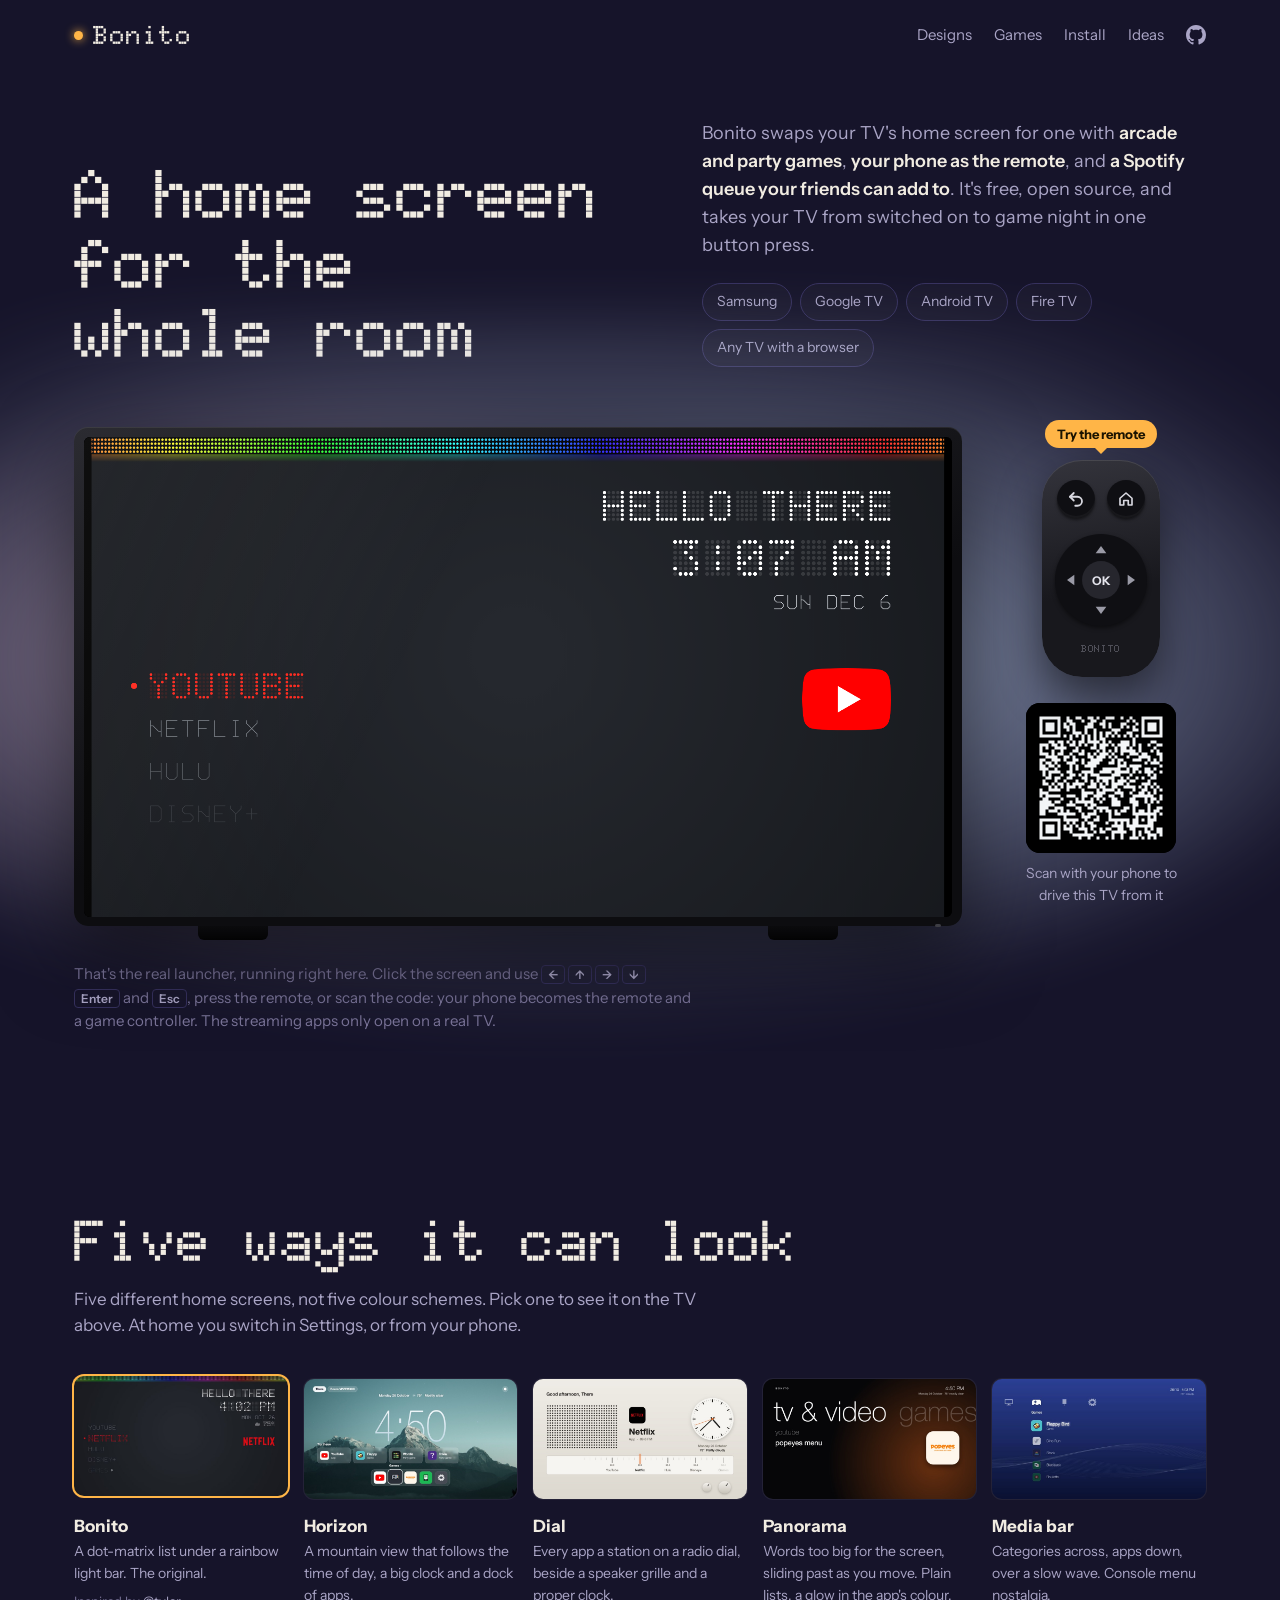
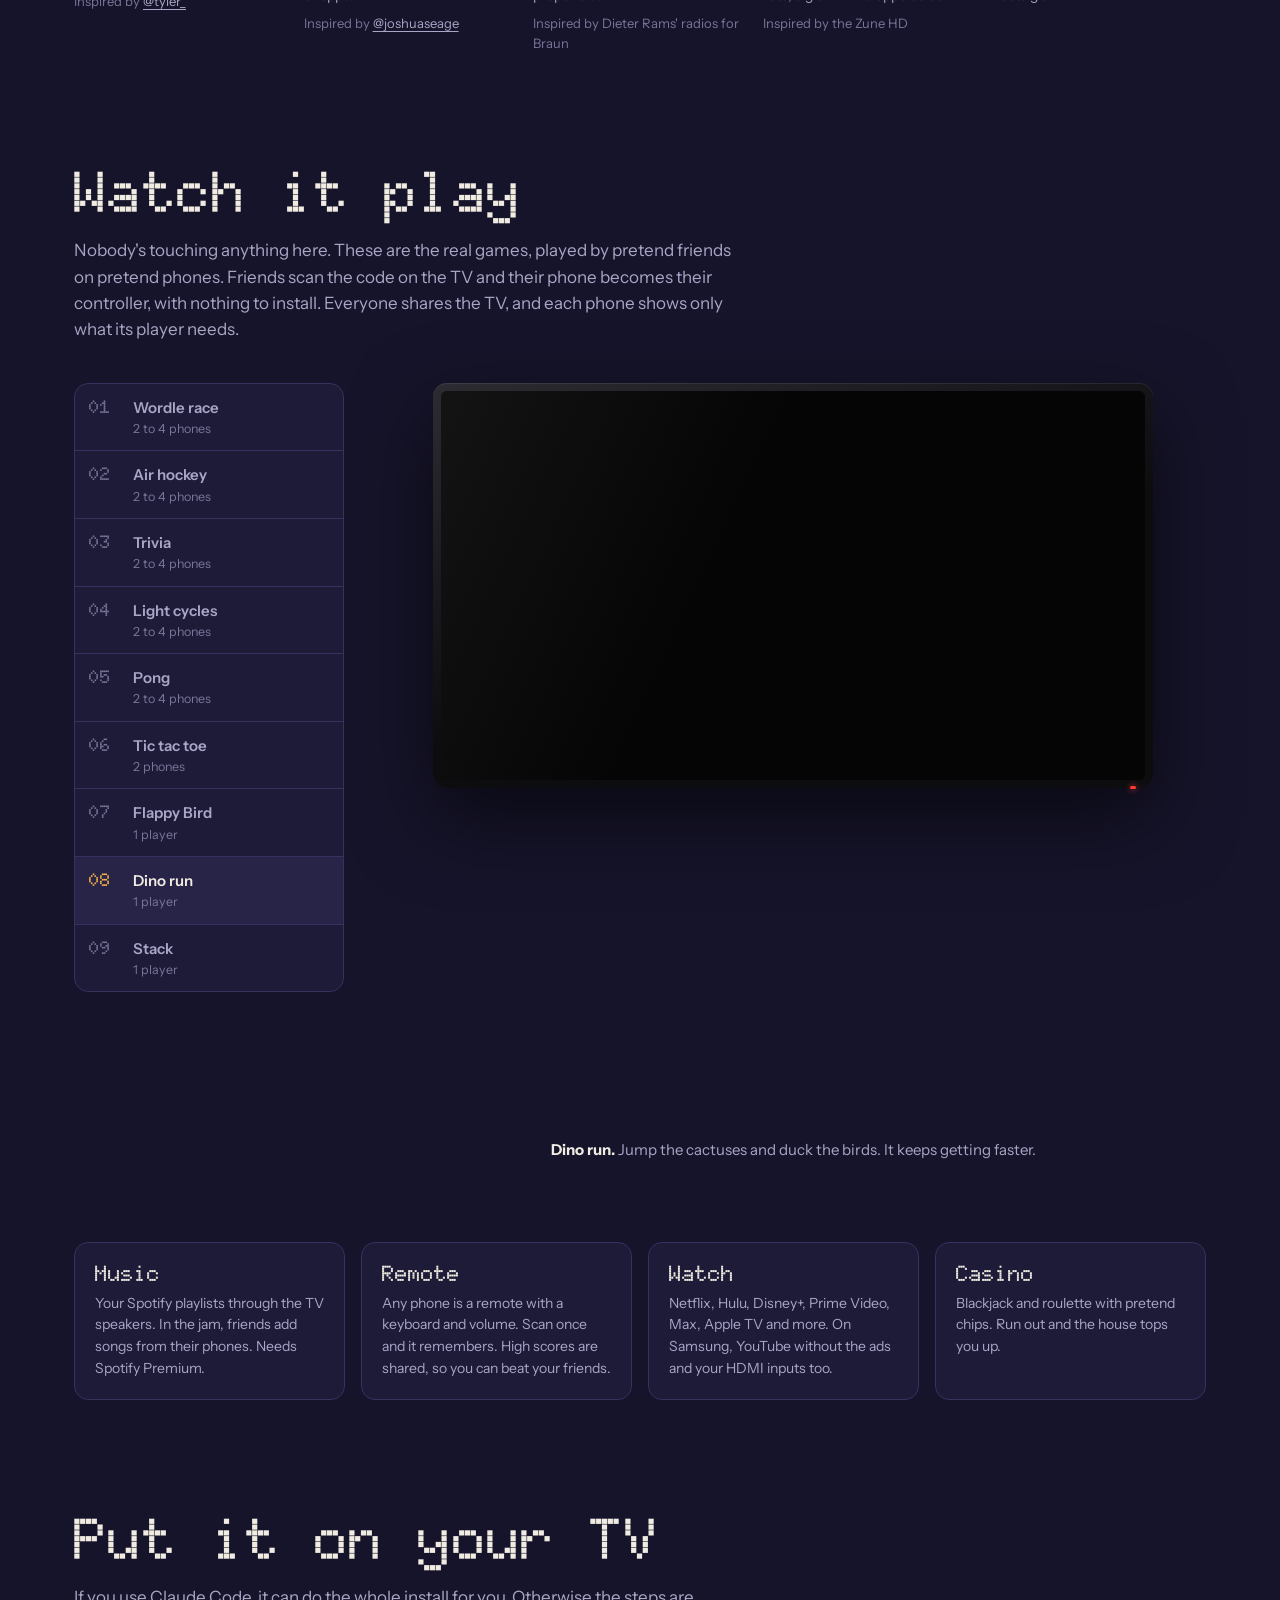
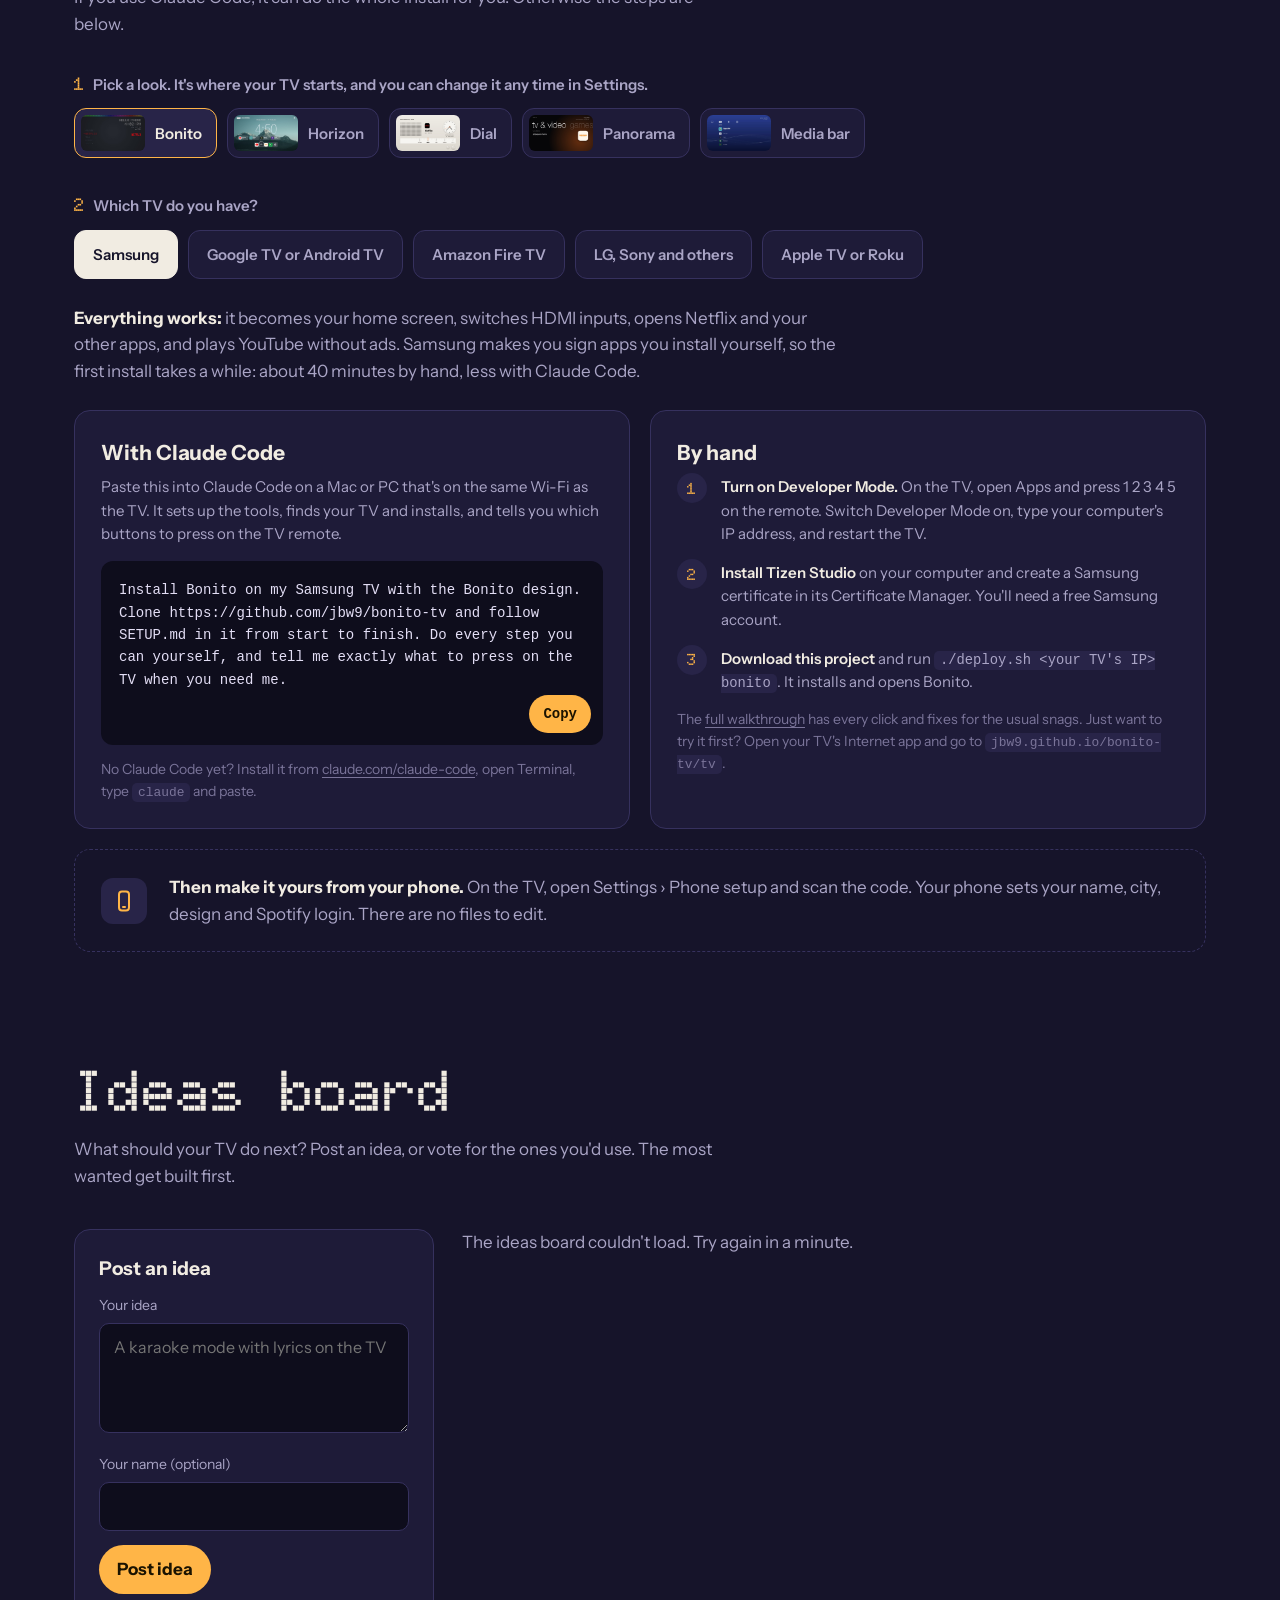
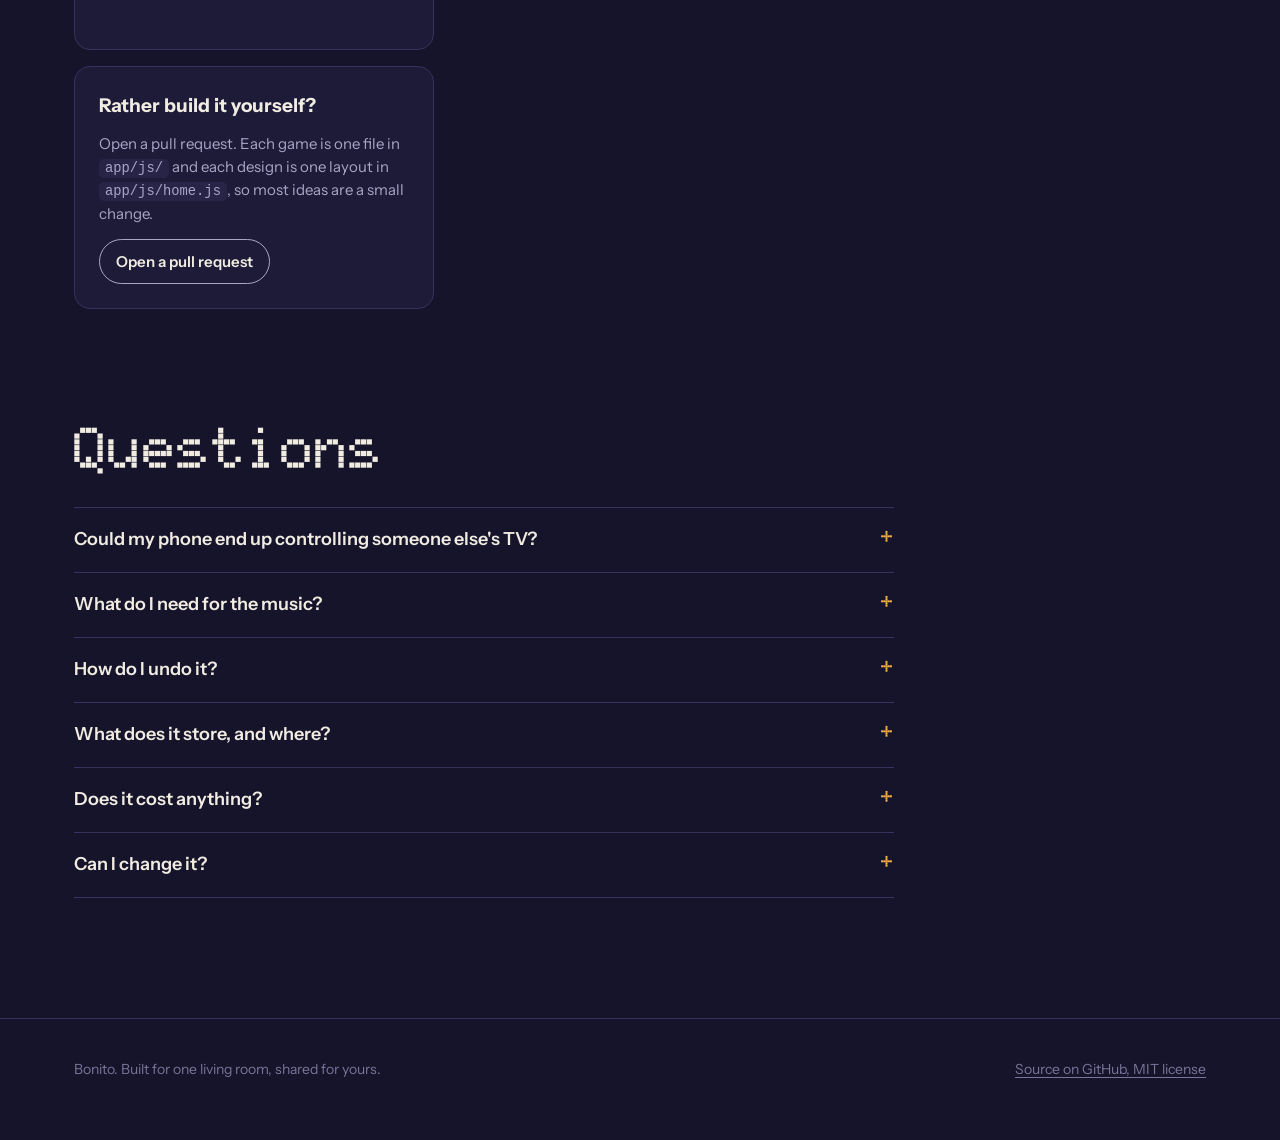
==== commit c18918fe: "Pick a look before installing, real mountains for Horizon, slim README The install steps follow the " ====
--- a/index.html
+++ b/index.html
@@ -50,6 +50,10 @@
     nav.links a { text-decoration: none; color: var(--mist); }
     nav.links a:hover { color: var(--paper); }
     @media (max-width: 720px) { nav.links a:not(.gh) { display: none; } }
+    nav.links .gh { display: flex; align-items: center; gap: 6px; }
+    .gh svg { width: 20px; height: 20px; fill: currentColor; }
+    .gh span::before { content: '\2605\00a0'; }
+    .gh span:empty { display: none; }
 
     /* ---- hero ------------------------------------------------------------------ */
     .hero { padding-top: 28px; }
@@ -291,8 +295,17 @@
     .also h3 { margin: 0 0 8px; font: 900 22px/1 var(--dot); }
     .also p { margin: 0; font-size: 14px; color: var(--mist); }
 
-    /* Install: pick your TV, then Claude Code or by hand. */
-    .picker { display: flex; flex-wrap: wrap; gap: 10px; margin-top: 36px; }
+    /* Install: pick a look and your TV, then Claude Code or by hand. */
+    .step { margin: 36px 0 0; font-size: 15px; font-weight: 600; color: var(--mist); }
+    .step b { font: 900 18px var(--dot); color: var(--standby); margin-right: 8px; }
+    .looks { display: flex; flex-wrap: wrap; gap: 10px; margin-top: 12px; }
+    .looks button {
+      display: flex; align-items: center; gap: 10px; padding: 6px 14px 6px 6px; border-radius: 12px;
+      border: 1px solid var(--line); background: var(--night-2); font-weight: 600; font-size: 15px; color: var(--mist);
+    }
+    .looks img { width: 64px; height: 36px; border-radius: 6px; display: block; }
+    .looks button[aria-pressed="true"] { color: var(--paper); border-color: var(--standby); background: var(--night-3); }
+    .picker { display: flex; flex-wrap: wrap; gap: 10px; margin-top: 12px; }
     .picker button {
       padding: 12px 18px; border-radius: 12px; border: 1px solid var(--line); background: var(--night-2); font-weight: 600; font-size: 15px; color: var(--mist);
     }
@@ -377,7 +390,7 @@
       <a href="#games">Games</a>
       <a href="#install">Install</a>
       <a href="#ideas">Ideas</a>
-      <a class="gh" href="https://github.com/jbw9/bonito-tv">GitHub</a>
+      <a class="gh" href="https://github.com/jbw9/bonito-tv" target="_blank" rel="noopener" aria-label="GitHub"><svg viewBox="0 0 16 16" aria-hidden="true"><path d="M8 0C3.58 0 0 3.58 0 8c0 3.54 2.29 6.53 5.47 7.59.4.07.55-.17.55-.38 0-.19-.01-.82-.01-1.49-2.01.37-2.53-.49-2.69-.94-.09-.23-.48-.94-.82-1.13-.28-.15-.68-.52-.01-.53.63-.01 1.08.58 1.23.82.72 1.21 1.87.87 2.33.66.07-.52.28-.87.51-1.07-1.78-.2-3.64-.89-3.64-3.95 0-.87.31-1.59.82-2.15-.08-.2-.36-1.02.08-2.12 0 0 .67-.21 2.2.82.64-.18 1.32-.27 2-.27.68 0 1.36.09 2 .27 1.53-1.04 2.2-.82 2.2-.82.44 1.1.16 1.92.08 2.12.51.56.82 1.27.82 2.15 0 3.07-1.87 3.75-3.65 3.95.29.25.54.73.54 1.48 0 1.07-.01 1.93-.01 2.2 0 .21.15.46.55.38A8.013 8.013 0 0016 8c0-4.42-3.58-8-8-8z"/></svg><span id="stars"></span></a>
     </nav>
   </header>
 
@@ -475,7 +488,10 @@
 
     <section class="block wrap" id="install">
       <h2>Put it on your TV</h2>
-      <p class="intro">Which TV do you have? If you use Claude Code, it can do the whole install for you. Otherwise the steps are below.</p>
+      <p class="intro">If you use Claude Code, it can do the whole install for you. Otherwise the steps are below.</p>
+      <p class="step"><b>1</b>Pick a look. It's where your TV starts, and you can change it any time in Settings.</p>
+      <div class="looks" id="looks" aria-label="Design"></div>
+      <p class="step"><b>2</b>Which TV do you have?</p>
       <div class="picker" role="tablist" aria-label="Your TV">
         <button role="tab" data-tv="samsung" aria-selected="true">Samsung</button>
         <button role="tab" data-tv="google" aria-selected="false">Google TV or Android TV</button>
@@ -490,7 +506,7 @@
           <div class="lane">
             <h3>With Claude Code</h3>
             <p>Paste this into Claude Code on a Mac or PC that's on the same Wi-Fi as the TV. It sets up the tools, finds your TV and installs, and tells you which buttons to press on the TV remote.</p>
-            <pre class="prompt">Install Bonito on my Samsung TV. Clone https://github.com/jbw9/bonito-tv and follow SETUP.md in it from start to finish. Do every step you can yourself, and tell me exactly what to press on the TV when you need me.<button class="copy">Copy</button></pre>
+            <pre class="prompt">Install Bonito on my Samsung TV with the <span class="look-name">Bonito</span> design. Clone https://github.com/jbw9/bonito-tv and follow SETUP.md in it from start to finish. Do every step you can yourself, and tell me exactly what to press on the TV when you need me.<button class="copy">Copy</button></pre>
             <p class="small">No Claude Code yet? Install it from <a href="https://claude.com/claude-code">claude.com/claude-code</a>, open Terminal, type <code>claude</code> and paste.</p>
           </div>
           <div class="lane">
@@ -498,9 +514,9 @@
             <ol class="steps">
               <li><b>Turn on Developer Mode.</b> On the TV, open Apps and press 1 2 3 4 5 on the remote. Switch Developer Mode on, type your computer's IP address, and restart the TV.</li>
               <li><b>Install Tizen Studio</b> on your computer and create a Samsung certificate in its Certificate Manager. You'll need a free Samsung account.</li>
-              <li><b>Download this project</b> and run <code>./deploy.sh &lt;your TV's IP&gt;</code>. It installs and opens Bonito.</li>
+              <li><b>Download this project</b> and run <code>./deploy.sh &lt;your TV's IP&gt; <span class="look-key">bonito</span></code>. It installs and opens Bonito.</li>
             </ol>
-            <p class="small">The <a href="https://github.com/jbw9/bonito-tv#readme">full walkthrough</a> has every click and fixes for the usual snags. Just want to try it first? Open your TV's Internet app and go to <code>jbw9.github.io/bonito-tv/tv</code>.</p>
+            <p class="small">The <a href="https://github.com/jbw9/bonito-tv/blob/main/docs/guide.md">full walkthrough</a> has every click and fixes for the usual snags. Just want to try it first? Open your TV's Internet app and go to <code>jbw9.github.io/bonito-tv/tv<span class="look-q"></span></code>.</p>
           </div>
         </div>
       </div>
@@ -511,7 +527,7 @@
           <div class="lane">
             <h3>With Claude Code</h3>
             <p>Claude installs the app over your Wi-Fi. You'll switch on a developer setting on the TV, and Claude tells you where it is.</p>
-            <pre class="prompt">Install Bonito on my Google TV / Android TV. Clone https://github.com/jbw9/bonito-tv and follow SETUP.md in it from start to finish. Do every step you can yourself, and tell me exactly what to press on the TV when you need me.<button class="copy">Copy</button></pre>
+            <pre class="prompt">Install Bonito on my Google TV / Android TV with the <span class="look-name">Bonito</span> design. Clone https://github.com/jbw9/bonito-tv and follow SETUP.md in it from start to finish. Do every step you can yourself, and tell me exactly what to press on the TV when you need me.<button class="copy">Copy</button></pre>
             <p class="small">No Claude Code yet? Install it from <a href="https://claude.com/claude-code">claude.com/claude-code</a>, open Terminal, type <code>claude</code> and paste.</p>
           </div>
           <div class="lane">
@@ -519,7 +535,7 @@
             <ol class="steps">
               <li><b>Unlock developer options.</b> Go to Settings › System › About and press <i>Android TV OS build</i> seven times.</li>
               <li><b>Get Downloader.</b> Install the free Downloader app from Google Play, then allow it under Settings › Apps › Security &amp; restrictions › Unknown sources.</li>
-              <li><b>Download Bonito.</b> In Downloader, type <code>jbw9.github.io/bonito-tv/bonito.apk</code> and press Install.</li>
+              <li><b>Download Bonito.</b> In Downloader, type <code>jbw9.github.io/bonito-tv/<span class="look-key">bonito</span>.apk</code> and press Install.</li>
               <li><b>Open it</b> from your apps. Long-press it to move it to the front of the row.</li>
             </ol>
           </div>
@@ -532,7 +548,7 @@
           <div class="lane">
             <h3>With Claude Code</h3>
             <p>Claude installs the app over your Wi-Fi once you switch on ADB debugging, and tells you where to find it.</p>
-            <pre class="prompt">Install Bonito on my Amazon Fire TV. Clone https://github.com/jbw9/bonito-tv and follow SETUP.md in it from start to finish. Do every step you can yourself, and tell me exactly what to press on the TV when you need me.<button class="copy">Copy</button></pre>
+            <pre class="prompt">Install Bonito on my Amazon Fire TV with the <span class="look-name">Bonito</span> design. Clone https://github.com/jbw9/bonito-tv and follow SETUP.md in it from start to finish. Do every step you can yourself, and tell me exactly what to press on the TV when you need me.<button class="copy">Copy</button></pre>
             <p class="small">No Claude Code yet? Install it from <a href="https://claude.com/claude-code">claude.com/claude-code</a>, open Terminal, type <code>claude</code> and paste.</p>
           </div>
           <div class="lane">
@@ -540,7 +556,7 @@
             <ol class="steps">
               <li><b>Unlock developer options.</b> Go to Settings › My Fire TV › About and press your device's name seven times.</li>
               <li><b>Get Downloader.</b> Install Downloader from the Appstore, then turn it on under Settings › My Fire TV › Developer options › Install unknown apps.</li>
-              <li><b>Download Bonito.</b> In Downloader, type <code>jbw9.github.io/bonito-tv/bonito.apk</code> and press Install.</li>
+              <li><b>Download Bonito.</b> In Downloader, type <code>jbw9.github.io/bonito-tv/<span class="look-key">bonito</span>.apk</code> and press Install.</li>
               <li><b>Open it</b> from Your Apps &amp; Channels.</li>
             </ol>
           </div>
@@ -554,14 +570,14 @@
             <h3>On the TV</h3>
             <ol class="steps">
               <li><b>Open the TV's web browser.</b> On LG it's called Web Browser, on Samsung Internet.</li>
-              <li><b>Go to</b> <code>jbw9.github.io/bonito-tv/tv</code> and bookmark it.</li>
+              <li><b>Go to</b> <code>jbw9.github.io/bonito-tv/tv<span class="look-q"></span></code> and bookmark it.</li>
               <li><b>Scan the code</b> under Connect Phone with your phone, and you have a remote with a keyboard.</li>
             </ol>
           </div>
           <div class="lane">
             <h3>On a computer plugged into the TV</h3>
             <ol class="steps">
-              <li><b>Plug in with HDMI</b> and open <code>jbw9.github.io/bonito-tv/tv</code> in Chrome.</li>
+              <li><b>Plug in with HDMI</b> and open <code>jbw9.github.io/bonito-tv/tv<span class="look-q"></span></code> in Chrome.</li>
               <li><b>Go full screen</b> with F11, or Control-Command-F on a Mac.</li>
               <li><b>Put the laptop away.</b> Your phone does the rest.</li>
             </ol>
@@ -707,6 +723,9 @@
       });
     }, 400);
 
+    fetch('https://api.github.com/repos/jbw9/bonito-tv').then(r => r.json())
+      .then(r => { if (r.stargazers_count != null) $('stars').textContent = r.stargazers_count; }).catch(() => {});
+
     // ---- designs --------------------------------------------------------------------
     // The layouts in app/js/home.js; img/designs/ has a screenshot of each.
     const DESIGNS = [
@@ -731,10 +750,9 @@
         b.querySelector('h3').textContent = d.name;
         b.querySelector('p').textContent = d.about;
         b.onclick = () => {
-          picked = d.key;
+          pickLook(d.key);
           powerOn();
           send({ design: d.key });
-          renderDesigns();
           room.scrollIntoView({ block: 'center' });
         };
         card.append(b);
@@ -753,7 +771,27 @@
         $('design-list').append(card);
       });
     }
-    renderDesigns();
+    // The look picked here or under Designs goes into the install steps: the prompt, the
+    // deploy command, the APK (one per design, android/build.sh) and the browser link.
+    function pickLook(key) {
+      picked = key;
+      const d = DESIGNS.find(x => x.key === key);
+      renderDesigns();
+      document.querySelectorAll('#looks button').forEach(b => b.setAttribute('aria-pressed', b.dataset.design === key));
+      document.querySelectorAll('.look-name').forEach(el => { el.textContent = d.name; });
+      document.querySelectorAll('.look-key').forEach(el => { el.textContent = key; });
+      document.querySelectorAll('.look-q').forEach(el => { el.textContent = key === 'bonito' ? '' : '?design=' + key; });
+    }
+    DESIGNS.forEach(d => {
+      const b = document.createElement('button');
+      b.dataset.design = d.key;
+      b.innerHTML = '<img alt="" width="64" height="36"><span></span>';
+      b.querySelector('img').src = 'img/designs/' + d.key + '.jpg';
+      b.querySelector('span').textContent = d.name;
+      b.onclick = () => pickLook(d.key);
+      $('looks').append(b);
+    });
+    pickLook(picked);
 
     // ---- games ---------------------------------------------------------------------
     // A second TV runs app/?show=<game>: bots play it on pretend phones (app/js/show.js)
@@ -1038,7 +1076,7 @@
     document.querySelectorAll('.works a').forEach(a => { a.addEventListener('click', () => pickTv(a.dataset.tv)); });
     document.querySelectorAll('.copy').forEach(b => {
       b.onclick = () => {
-        const text = b.parentNode.firstChild.textContent.trim();
+        const text = b.parentNode.textContent.slice(0, -b.textContent.length).trim();
         navigator.clipboard.writeText(text).then(() => {
           b.textContent = 'Copied';
           setTimeout(() => { b.textContent = 'Copy'; }, 1800);
